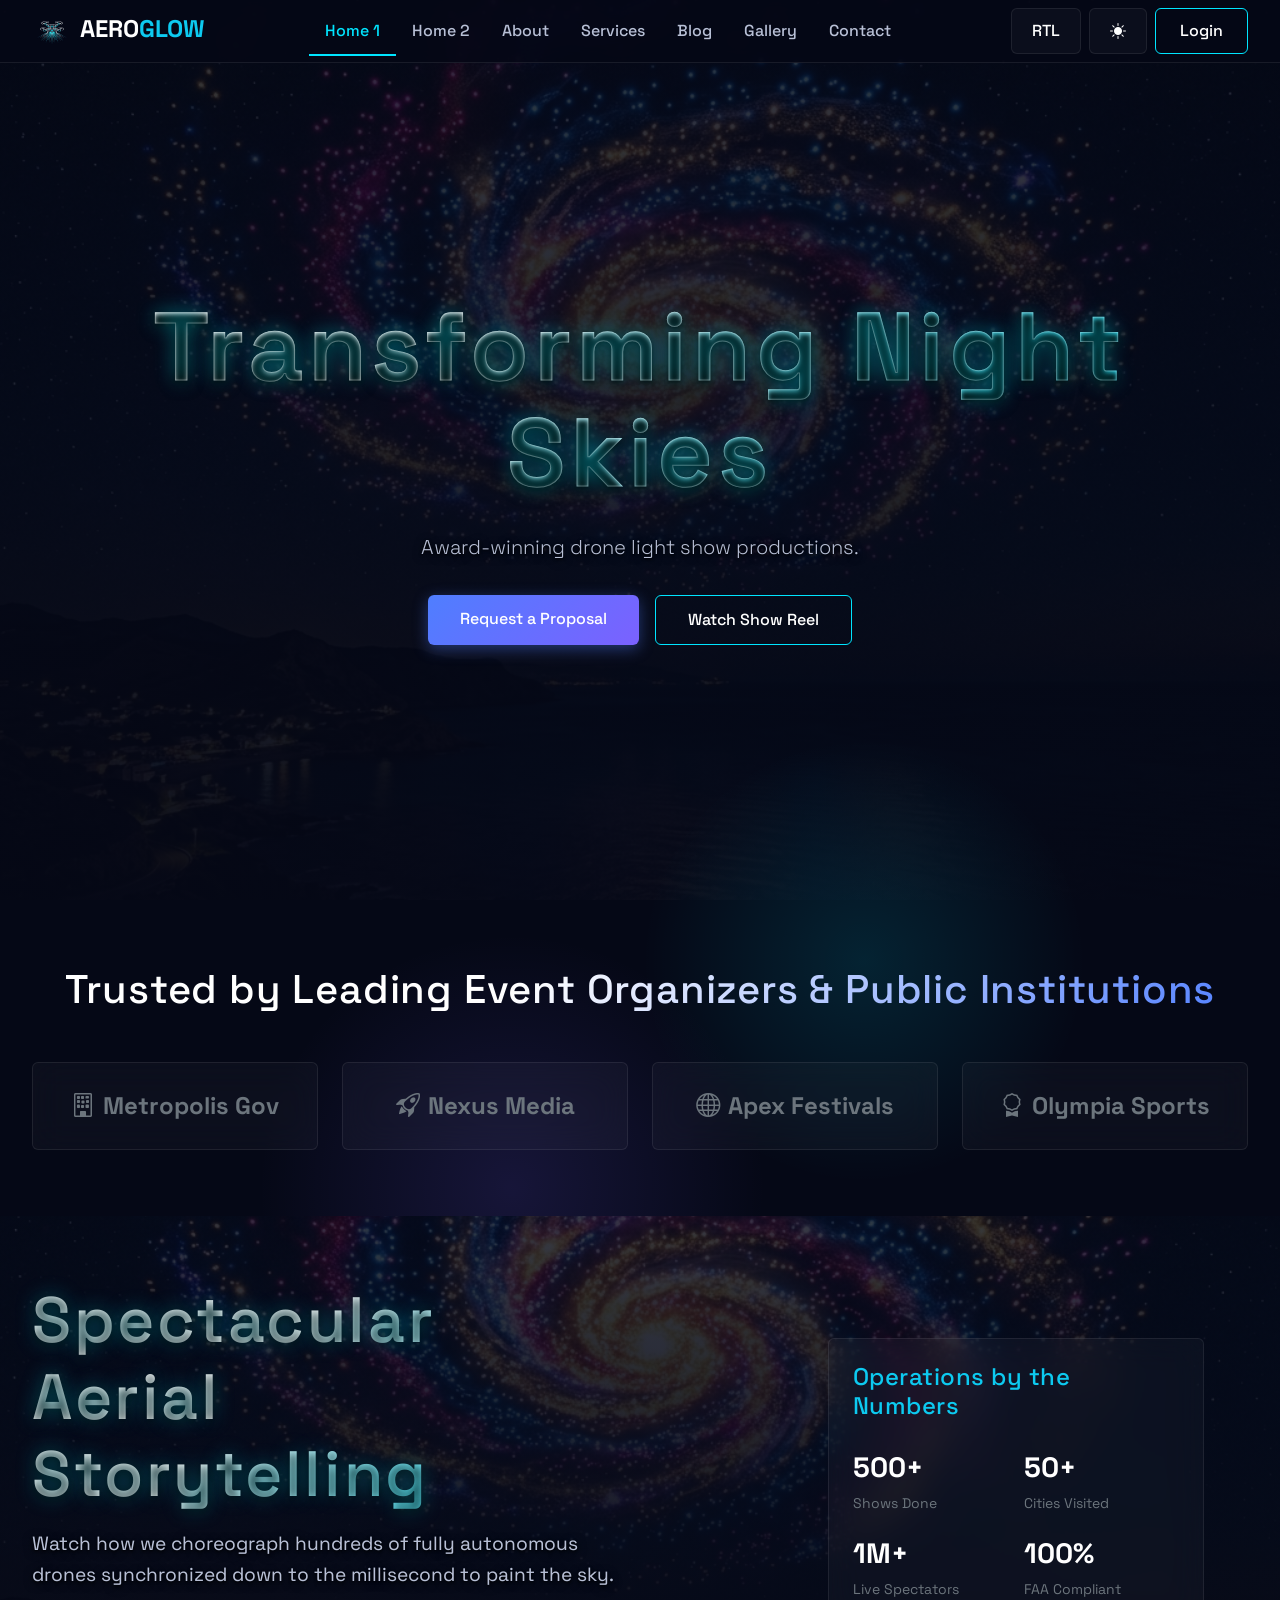
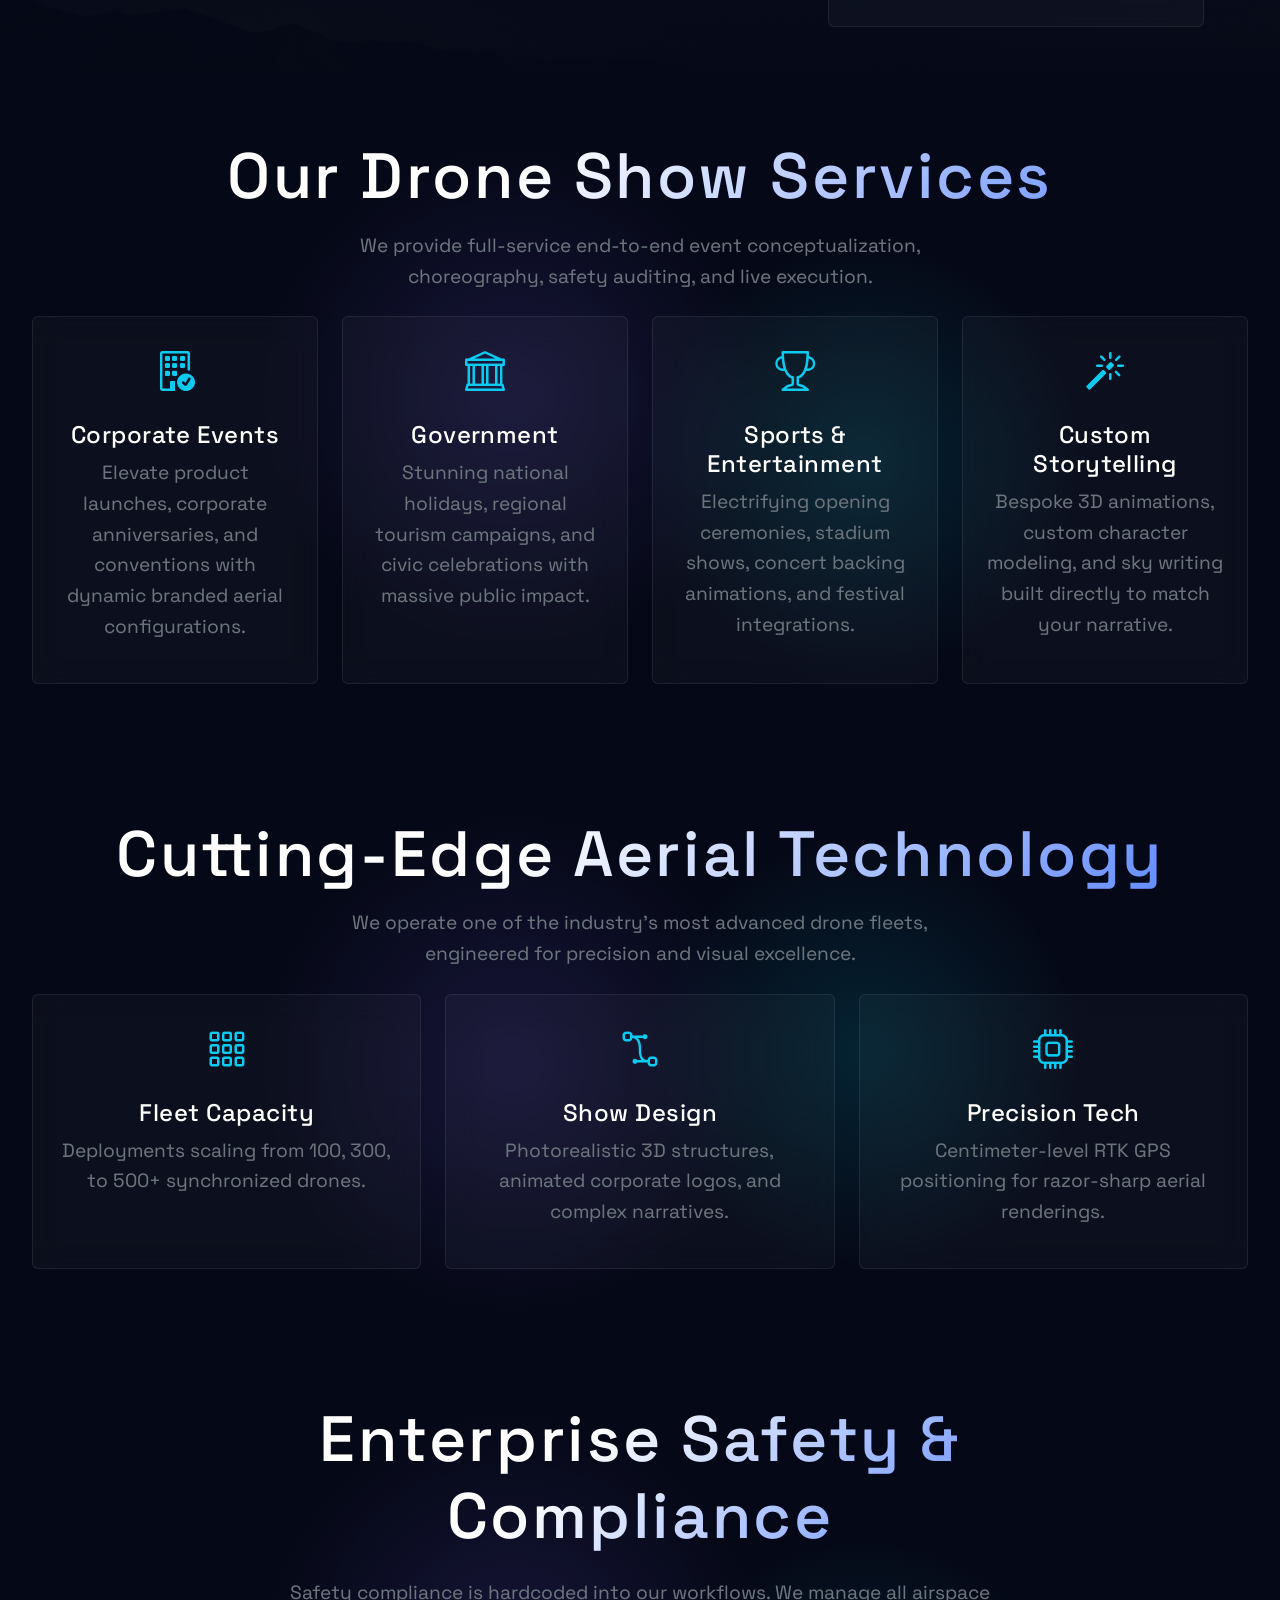
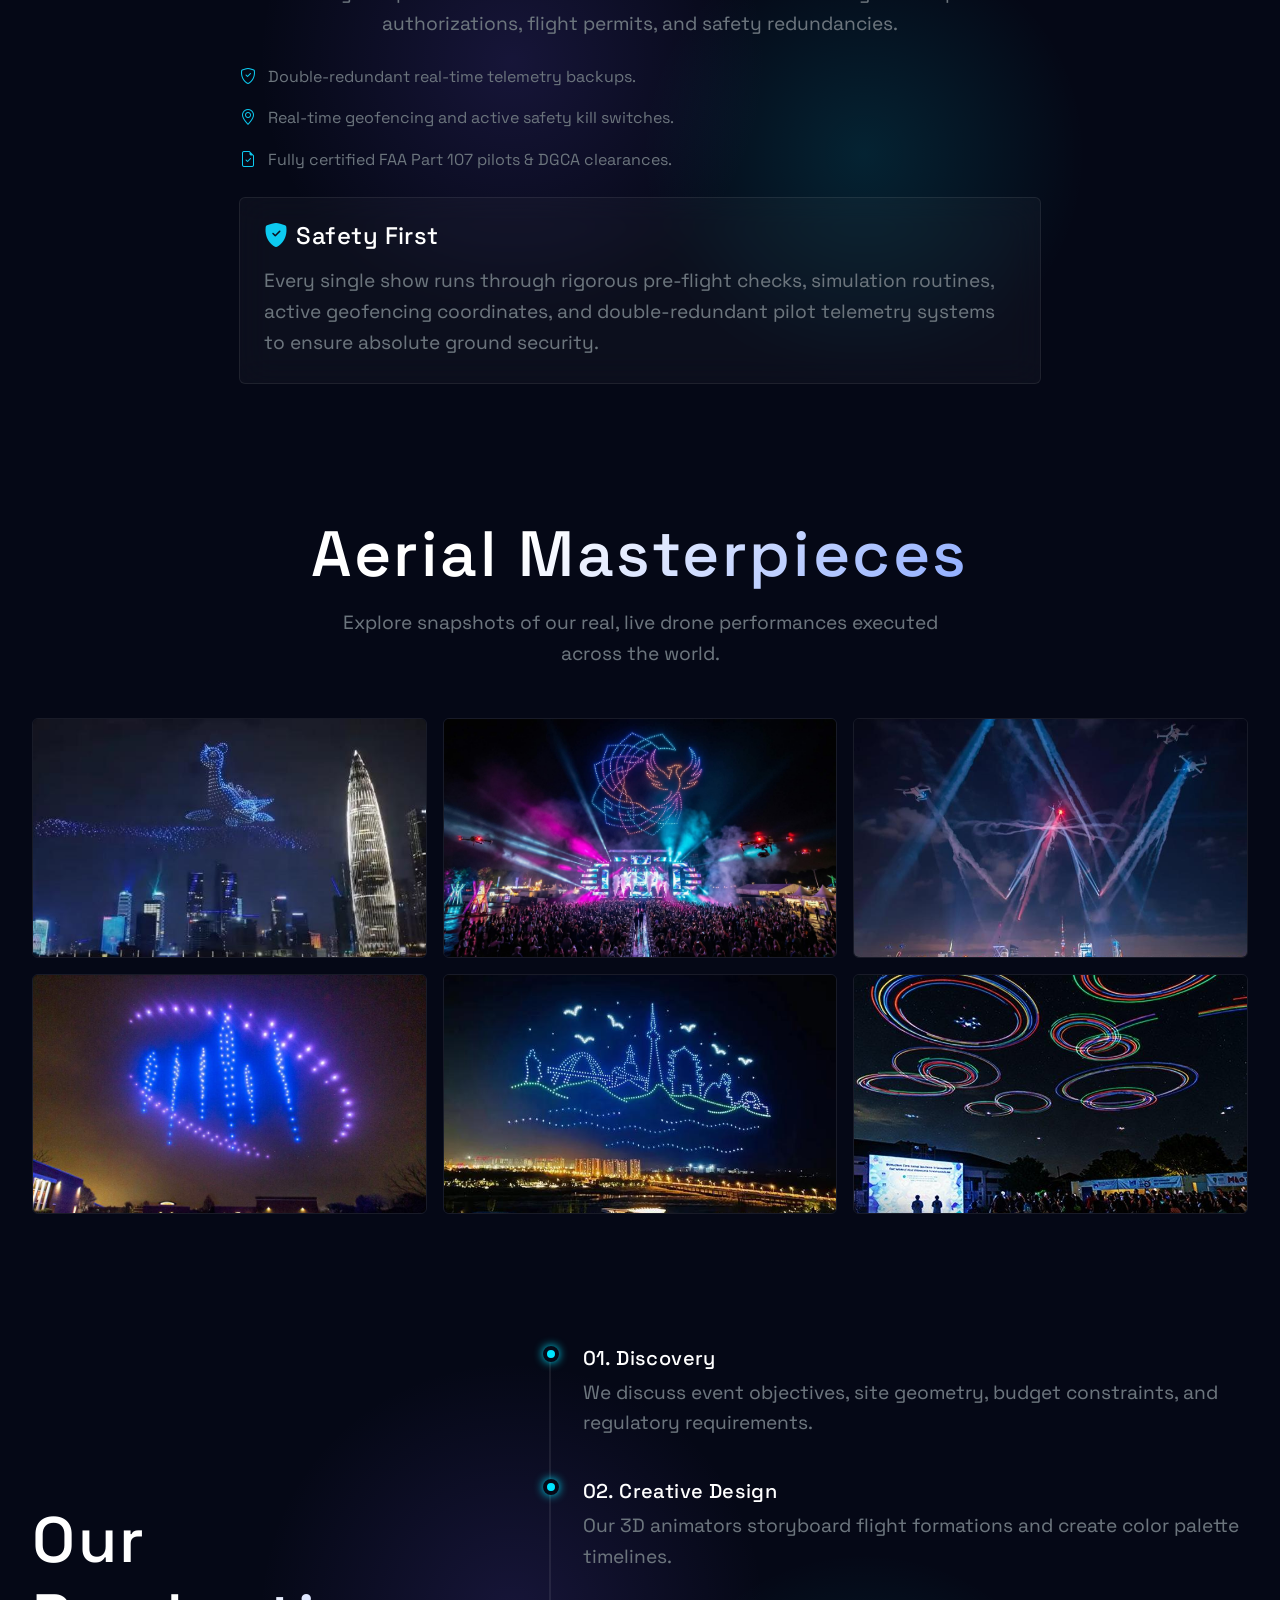
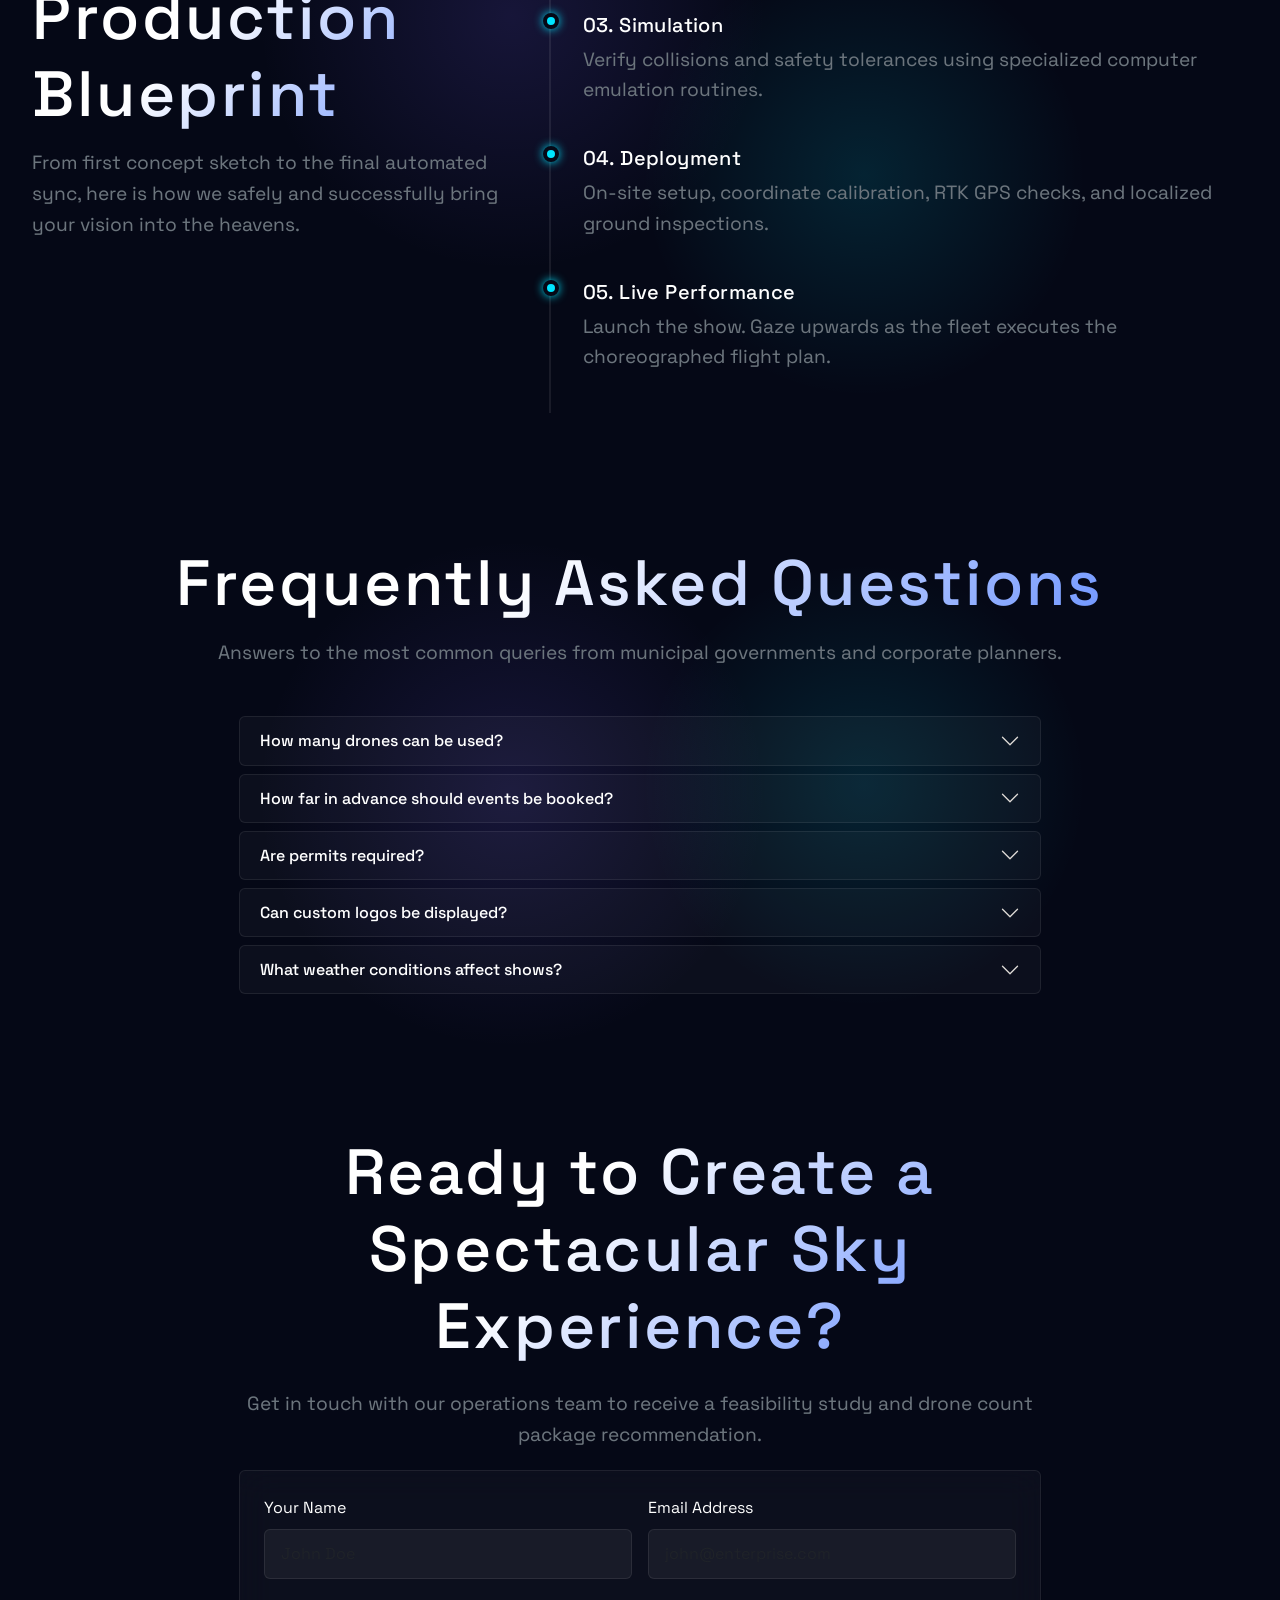
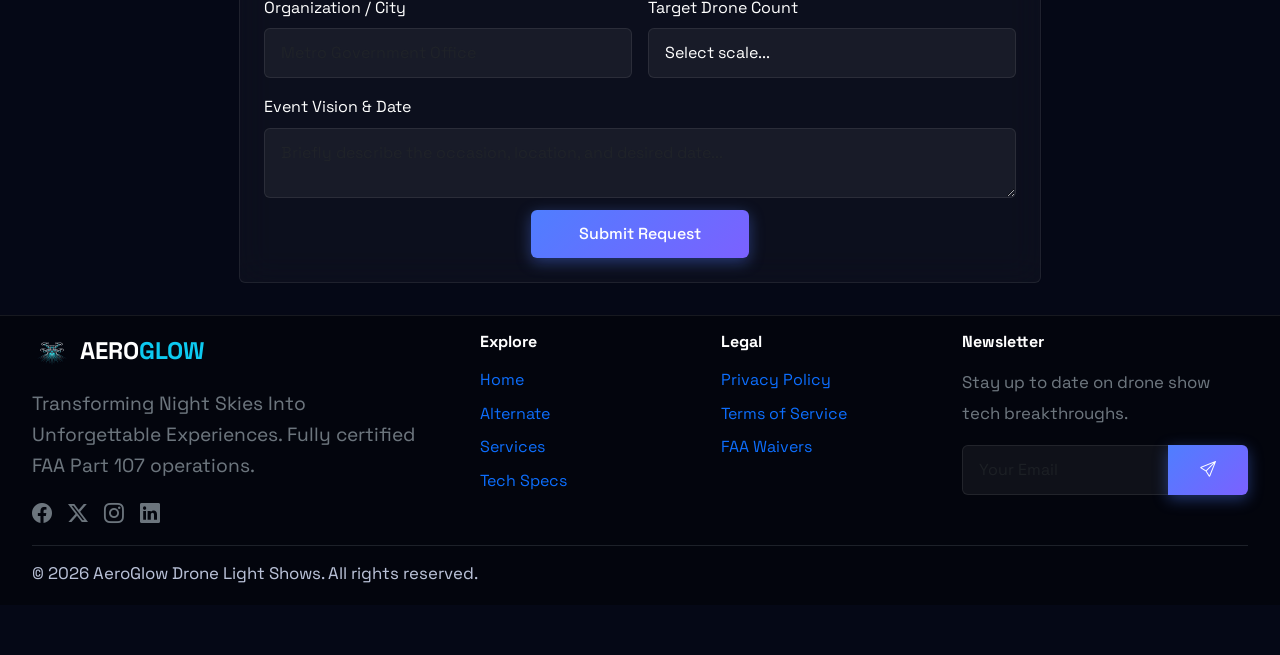
==== index.html @ 401d9807 "90centwebsitecheckedtoo" ====
<!DOCTYPE html>
<html lang="en" dir="ltr">

<head>
  <meta charset="UTF-8">
  <meta name="viewport" content="width=device-width, initial-scale=1.0">
  <title>Drone Light Show Production Company | Sky Art & Aerial Shows</title>
  <meta name="description"
    content="Award-winning drone light show productions for cities, brands, festivals, and sporting events. FAA compliant, safety-first enterprise-grade aerial animations.">
  <link rel="icon" type="image/png" href="assets/images/drone_logo.png">

  <!-- Bootstrap 5 CSS -->
  <link href="https://cdn.jsdelivr.net/npm/bootstrap@5.3.0/dist/css/bootstrap.min.css" rel="stylesheet">
  <link href="https://cdn.jsdelivr.net/npm/bootstrap-icons@1.11.3/font/bootstrap-icons.min.css" rel="stylesheet">

  <!-- Custom Style Sheets -->
  <link rel="stylesheet" href="assets/css/style.css">
  <link rel="stylesheet" href="assets/css/dark-mode.css">
  <link rel="stylesheet" href="assets/css/rtl.css">

  <!-- JSON-LD Structured Data -->
  <script type="application/ld+json">
  {
    "@context": "https://schema.org",
    "@type": "LocalBusiness",
    "name": "AeroGlow Drone Light Shows",
    "description": "Award-winning drone light show productions for cities, brands, festivals, and sporting events.",
    "url": "index.html",
    "telephone": "+1-555-019-2834",
    "priceRange": "$$$",
    "address": {
      "@type": "PostalAddress",
      "streetAddress": "100 Drone Flight Way",
      "addressLocality": "Metro City",
      "addressRegion": "MC",
      "postalCode": "12345",
      "addressCountry": "US"
    }
  }
  </script>
</head>

<body class="dark-theme">

  <!-- Header / Navigation Menu -->
  <header>
    <nav class="navbar navbar-expand-xl navbar-custom fixed-top">
      <div class="container">
        <a class="navbar-brand d-flex align-items-center" href="index.html" id="navLogo">
          <!-- Premium tech logo placeholder -->
          <span class="fs-4 fw-bold text-white"><img src="assets/images/drone_logo.png" alt="AeroGlow Logo"
              class="me-2">AERO<span class="text-info">GLOW</span></span>
        </a>

        <!-- Toggle button for mobile -->
        <button class="navbar-toggler border-0 text-white" type="button" data-bs-toggle="offcanvas"
          data-bs-target="#offcanvasNavbar" aria-controls="offcanvasNavbar" aria-label="Toggle navigation">
          <i class="bi bi-list fs-1"></i>
        </button>

        <div class="offcanvas offcanvas-end bg-dark" tabindex="-1" id="offcanvasNavbar"
          aria-labelledby="offcanvasNavbarLabel">
          <div class="offcanvas-header border-bottom border-secondary">
            <h5 class="offcanvas-title text-white" id="offcanvasNavbarLabel"></h5>
            <button type="button" class="btn-close btn-close-white" data-bs-dismiss="offcanvas"
              aria-label="Close"></button>
          </div>
          <div class="offcanvas-body">
            <ul class="navbar-nav mx-auto mb-2 mb-lg-0 align-items-xl-center">
              <li class="nav-item"><a class="nav-link nav-link-custom active px-3" href="index.html">Home 1</a></li>
              <li class="nav-item"><a class="nav-link nav-link-custom px-3" href="home-2.html">Home 2</a></li>
              <li class="nav-item"><a class="nav-link nav-link-custom px-3" href="about.html">About</a></li>
              <li class="nav-item"><a class="nav-link nav-link-custom px-3" href="services.html">Services</a></li>
              <li class="nav-item"><a class="nav-link nav-link-custom px-3" href="blog.html">Blog</a></li>
              <li class="nav-item"><a class="nav-link nav-link-custom px-3" href="gallery.html">Gallery</a></li>
              <li class="nav-item"><a class="nav-link nav-link-custom px-3" href="contact.html">Contact</a></li>
            </ul>

            <div class="d-flex align-items-center gap-2 flex-wrap">
              <!-- Localization & Theme Toggles -->
              <button class="nav-toggle-btn rtl-toggle" id="rtlBtn" aria-label="Toggle RTL">RTL</button>
              <button class="nav-toggle-btn theme-toggle" id="themeBtn" aria-label="Toggle Theme"></button>

              <!-- Login CTA -->
              <a href="login.html" class="btn btn-secondary-custom py-2 px-3" id="loginNav">Login</a>

            </div>
          </div>
        </div>
      </div>
    </nav>
  </header>

  <!-- Slide index pagination (Version E) -->
  <div class="slide-indicator" id="slideDots"></div>


  <!-- Main Scroll Snapping Wrapper -->
  <main class="snap-container">

    <!-- 1. Hero Section (Full Screen Video Background) -->
    <section class="snap-section video-hero" id="home">
      <div class="video-background-container">
        <!-- High-quality stock footage of night lights / city sky as drone preview -->
        <video class="video-bg" autoplay loop muted playsinline>
          <source
            src="https://player.vimeo.com/external/371433846.sd.mp4?s=236da2f3c02fba7dbe2087d4d0535b1f20259270&profile_id=139&oauth2_token_id=57447761"
            type="video/mp4">
        </video>
        <div class="video-overlay"></div>
      </div>

      <div class="container relative-content text-center py-5">
        <div class="row justify-content-center">
          <div class="col-lg-10">
            <h1 class="mb-4">Transforming Night Skies</h1>
            <p class="lead text-secondary mb-5 mx-auto max-width-700">
              Award-winning drone light show productions.
            </p>
            <div class="d-flex justify-content-center gap-3 flex-wrap">
              <a href="#contact" class="btn btn-primary-custom btn-lg">Request a Proposal</a>
              <a href="#showreel" class="btn btn-secondary-custom btn-lg">Watch Show Reel</a>
            </div>
          </div>
        </div>
      </div>
    </section>

    <!-- 2. Clients / Trust Bar -->
    <section class="snap-section d-flex align-items-center aurora-bg" id="trust">
      <div class="container py-5 text-center">
        <h2 class="h3 mb-5 text-white">Trusted by Leading Event Organizers & Public Institutions</h2>
        <div class="row align-items-center justify-content-center g-4">
          <div class="col-6 col-md-3">
            <div class="glass-card py-3 d-flex justify-content-center align-items-center">
              <span class="fs-4 fw-bold text-secondary opacity-70"><i class="bi bi-building me-2"></i>Metropolis
                Gov</span>
            </div>
          </div>
          <div class="col-6 col-md-3">
            <div class="glass-card py-3 d-flex justify-content-center align-items-center">
              <span class="fs-4 fw-bold text-secondary opacity-70"><i class="bi bi-rocket-takeoff me-2"></i>Nexus
                Media</span>
            </div>
          </div>
          <div class="col-6 col-md-3">
            <div class="glass-card py-3 d-flex justify-content-center align-items-center">
              <span class="fs-4 fw-bold text-secondary opacity-70"><i class="bi bi-globe me-2"></i>Apex Festivals</span>
            </div>
          </div>
          <div class="col-6 col-md-3">
            <div class="glass-card py-3 d-flex justify-content-center align-items-center">
              <span class="fs-4 fw-bold text-secondary opacity-70"><i class="bi bi-award me-2"></i>Olympia Sports</span>
            </div>
          </div>
        </div>
      </div>
    </section>

    <!-- 3. Featured Show Reel & Statistics -->
    <section class="snap-section position-relative" id="showreel">
      <div class="video-background-container">
        <video class="video-bg" autoplay loop muted playsinline>
          <source
            src="https://player.vimeo.com/external/392237070.sd.mp4?s=d7fa2cb89f07f433a7e08f86ecf177c44e99f5a2&profile_id=139&oauth2_token_id=57447761"
            type="video/mp4">
        </video>
        <div class="video-overlay"></div>
      </div>

      <div class="container h-100 d-flex flex-column justify-content-between py-5">
        <div></div>
        <div class="row w-100 justify-content-between align-items-end">
          <div class="col-lg-6 mb-4 mb-lg-0 text-start">
            <h2 class="mb-3 text-white">Spectacular Aerial Storytelling</h2>
            <p class="text-secondary">Watch how we choreograph hundreds of fully autonomous drones synchronized down to
              the millisecond to paint the sky.</p>
          </div>

          <!-- Floating Statistics Card -->
          <div class="col-lg-5 col-xl-4 stats-floating-card">
            <div class="glass-card">
              <h3 class="h4 text-info mb-4">Operations by the Numbers</h3>
              <div class="row g-3">
                <div class="col-6 text-start">
                  <span class="fs-3 fw-bold text-white d-block">500+</span>
                  <small class="text-secondary">Shows Done</small>
                </div>
                <div class="col-6 text-start">
                  <span class="fs-3 fw-bold text-white d-block">50+</span>
                  <small class="text-secondary">Cities Visited</small>
                </div>
                <div class="col-6 text-start">
                  <span class="fs-3 fw-bold text-white d-block">1M+</span>
                  <small class="text-secondary">Live Spectators</small>
                </div>
                <div class="col-6 text-start">
                  <span class="fs-3 fw-bold text-white d-block">100%</span>
                  <small class="text-secondary">FAA Compliant</small>
                </div>
              </div>
            </div>
          </div>
        </div>
      </div>
    </section>

    <!-- 4. Services Section -->
    <section class="snap-section aurora-bg" id="services">
      <div class="container py-5">
        <div class="text-center mb-5">
          <h2 class="mb-3">Our Drone Show Services</h2>
          <p class="text-secondary max-width-600 mx-auto">We provide full-service end-to-end event conceptualization,
            choreography, safety auditing, and live execution.</p>
        </div>

        <div class="row g-4 justify-content-center">
          <div class="col-md-6 col-lg-3">
            <div class="glass-card h-100 text-center d-flex flex-column justify-content-between">
              <div>
                <i class="bi bi-building-check text-info fs-1 d-block mb-3"></i>
                <h3 class="h4 text-white">Corporate Events</h3>
                <p class="text-secondary mt-2">Elevate product launches, corporate anniversaries, and conventions with
                  dynamic branded aerial configurations.</p>
              </div>
            </div>
          </div>
          <div class="col-md-6 col-lg-3">
            <div class="glass-card h-100 text-center d-flex flex-column justify-content-between">
              <div>
                <i class="bi bi-bank text-info fs-1 d-block mb-3"></i>
                <h3 class="h4 text-white">Government</h3>
                <p class="text-secondary mt-2">Stunning national holidays, regional tourism campaigns, and civic
                  celebrations with massive public impact.</p>
              </div>
            </div>
          </div>
          <div class="col-md-6 col-lg-3">
            <div class="glass-card h-100 text-center d-flex flex-column justify-content-between">
              <div>
                <i class="bi bi-trophy text-info fs-1 d-block mb-3"></i>
                <h3 class="h4 text-white">Sports & Entertainment</h3>
                <p class="text-secondary mt-2">Electrifying opening ceremonies, stadium shows, concert backing
                  animations, and festival integrations.</p>
              </div>
            </div>
          </div>
          <div class="col-md-6 col-lg-3">
            <div class="glass-card h-100 text-center d-flex flex-column justify-content-between">
              <div>
                <i class="bi bi-magic text-info fs-1 d-block mb-3"></i>
                <h3 class="h4 text-white">Custom Storytelling</h3>
                <p class="text-secondary mt-2">Bespoke 3D animations, custom character modeling, and sky writing built
                  directly to match your narrative.</p>
              </div>
            </div>
          </div>
        </div>
      </div>
    </section>

    <!-- 5. Technical Capabilities -->
    <section class="snap-section aurora-bg" id="capabilities">
      <div class="container py-5 text-center">
        <h2 class="mb-3">Cutting-Edge Aerial Technology</h2>
        <p class="text-secondary max-width-600 mx-auto mb-5">
          We operate one of the industry's most advanced drone fleets, engineered for precision and visual excellence.
        </p>

        <div class="row g-4 justify-content-center">
          <div class="col-md-6 col-lg-4">
            <div class="glass-card h-100">
              <i class="bi bi-grid-3x3-gap text-info fs-1 d-block mb-3"></i>
              <h3 class="h4 text-white">Fleet Capacity</h3>
              <p class="text-secondary mt-2">Deployments scaling from 100, 300, to 500+ synchronized drones.</p>
            </div>
          </div>
          <div class="col-md-6 col-lg-4">
            <div class="glass-card h-100">
              <i class="bi bi-bezier2 text-info fs-1 d-block mb-3"></i>
              <h3 class="h4 text-white">Show Design</h3>
              <p class="text-secondary mt-2">Photorealistic 3D structures, animated corporate logos, and complex narratives.</p>
            </div>
          </div>
          <div class="col-md-6 col-lg-4">
            <div class="glass-card h-100">
              <i class="bi bi-cpu text-info fs-1 d-block mb-3"></i>
              <h3 class="h4 text-white">Precision Tech</h3>
              <p class="text-secondary mt-2">Centimeter-level RTK GPS positioning for razor-sharp aerial renderings.</p>
            </div>
          </div>
        </div>
      </div>
    </section>

    <!-- 5b. Safety & Compliance -->
    <section class="snap-section aurora-bg" id="safety">
      <div class="container py-5 text-center">
        <div class="max-width-800 mx-auto mb-4">
          <h2 class="mb-4">Enterprise Safety & Compliance</h2>
          <p class="text-secondary mb-4">
            Safety compliance is hardcoded into our workflows. We manage all airspace authorizations, flight permits, and safety redundancies.
          </p>
          <div class="d-block text-start d-inline-block mx-auto mb-4">
            <ul class="list-unstyled d-flex flex-column gap-3 text-secondary">
              <li><i class="bi bi-shield-check text-info me-2"></i> Double-redundant real-time telemetry backups.</li>
              <li><i class="bi bi-geo-alt text-info me-2"></i> Real-time geofencing and active safety kill switches.</li>
              <li><i class="bi bi-file-earmark-check text-info me-2"></i> Fully certified FAA Part 107 pilots & DGCA clearances.</li>
            </ul>
          </div>
        </div>
        
        <div class="row justify-content-center">
          <div class="col-lg-8">
            <div class="glass-card text-start">
              <h3 class="h4 text-white mb-3"><i class="bi bi-shield-fill-check text-info me-2"></i>Safety First</h3>
              <p class="text-secondary mb-0">Every single show runs through rigorous pre-flight checks, simulation routines, active geofencing coordinates, and double-redundant pilot telemetry systems to ensure absolute ground security.</p>
            </div>
          </div>
        </div>
      </div>
    </section>

    <!-- 6. Drone Gallery Section -->
    <section class="snap-section" id="gallery">
      <div class="container py-5">
        <div class="text-center mb-5">
          <h2 class="mb-3">Aerial Masterpieces</h2>
          <p class="text-secondary max-width-600 mx-auto">Explore snapshots of our real, live drone performances
            executed across the world.</p>
        </div>

        <!-- Gallery Masonry with User-Provided Images -->
        <div class="gallery-masonry">
          <div class="gallery-item">
            <img
              src="assets/images/gallery_1.jpg"
              alt="Drone formation design sample">
            <div class="gallery-item-overlay">
              <span class="fw-bold text-white d-block">Logos in the Sky</span>
              <small class="text-secondary">Brand animations</small>
            </div>
          </div>
          <div class="gallery-item">
            <img
              src="assets/images/gallery_2.jpg"
              alt="Holiday drone celebration lights">
            <div class="gallery-item-overlay">
              <span class="fw-bold text-white d-block">National Day Event</span>
              <small class="text-secondary">Government celebration</small>
            </div>
          </div>
          <div class="gallery-item">
            <img
              src="assets/images/gallery_3.jpg"
              alt="Stadium drone show opening">
            <div class="gallery-item-overlay">
              <span class="fw-bold text-white d-block">Stadium Opening Ceremony</span>
              <small class="text-secondary">Sports show</small>
            </div>
          </div>
          <div class="gallery-item">
            <img
              src="assets/images/gallery_4.jpg"
              alt="City festival show display">
            <div class="gallery-item-overlay">
              <span class="fw-bold text-white d-block">City Lights Festival</span>
              <small class="text-secondary">Public celebration</small>
            </div>
          </div>
          <div class="gallery-item">
            <img
              src="assets/images/gallery_5.jpg"
              alt="Bespoke shapes layout">
            <div class="gallery-item-overlay">
              <span class="fw-bold text-white d-block">Bespoke Storytelling</span>
              <small class="text-secondary">Custom shapes</small>
            </div>
          </div>
          <div class="gallery-item">
            <img
              src="assets/images/gallery_6.jpg"
              alt="Spectacular lighting coordinates">
            <div class="gallery-item-overlay">
              <span class="fw-bold text-white d-block">Precision Coordinates</span>
              <small class="text-secondary">Multi-colored sync</small>
            </div>
          </div>
        </div>
      </div>
    </section>

    <!-- 7. How It Works -->
    <section class="snap-section aurora-bg" id="how-it-works">
      <div class="container py-5 text-start">
        <div class="row align-items-center">
          <div class="col-lg-5 mb-5 mb-lg-0">
            <h2 class="mb-3">Our Production Blueprint</h2>
            <p class="text-secondary">From first concept sketch to the final automated sync, here is how we safely and
              successfully bring your vision into the heavens.</p>
          </div>
          <div class="col-lg-7">
            <div class="timeline-container">
              <div class="timeline-item">
                <h3 class="h5 text-white">01. Discovery</h3>
                <p class="text-secondary">We discuss event objectives, site geometry, budget constraints, and regulatory
                  requirements.</p>
              </div>
              <div class="timeline-item">
                <h3 class="h5 text-white">02. Creative Design</h3>
                <p class="text-secondary">Our 3D animators storyboard flight formations and create color palette
                  timelines.</p>
              </div>
              <div class="timeline-item">
                <h3 class="h5 text-white">03. Simulation</h3>
                <p class="text-secondary">Verify collisions and safety tolerances using specialized computer emulation
                  routines.</p>
              </div>
              <div class="timeline-item">
                <h3 class="h5 text-white">04. Deployment</h3>
                <p class="text-secondary">On-site setup, coordinate calibration, RTK GPS checks, and localized ground
                  inspections.</p>
              </div>
              <div class="timeline-item">
                <h3 class="h5 text-white">05. Live Performance</h3>
                <p class="text-secondary">Launch the show. Gaze upwards as the fleet executes the choreographed flight
                  plan.</p>
              </div>
            </div>
          </div>
        </div>
      </div>
    </section>

    <!-- 8. FAQ Section -->
    <section class="snap-section aurora-bg" id="faq">
      <div class="container py-5">
        <div class="text-center mb-5">
          <h2 class="mb-3">Frequently Asked Questions</h2>
          <p class="text-secondary">Answers to the most common queries from municipal governments and corporate
            planners.</p>
        </div>

        <div class="row justify-content-center">
          <div class="col-lg-8">
            <div class="accordion accordion-custom" id="faqAccordion">
              <div class="accordion-item">
                <h2 class="accordion-header" id="headingOne">
                  <button class="accordion-button collapsed" type="button" data-bs-toggle="collapse" data-bs-target="#collapseOne"
                    aria-expanded="false" aria-controls="collapseOne">
                    How many drones can be used?
                  </button>
                </h2>
                <div id="collapseOne" class="accordion-collapse collapse" aria-labelledby="headingOne"
                  data-bs-parent="#faqAccordion">
                  <div class="accordion-body">
                    We support scales from 100 drones (simple text and symbols) to 300, 500, or even 1000+ drones for
                    dense 3D graphic animations and national events.
                  </div>
                </div>
              </div>
              <div class="accordion-item">
                <h2 class="accordion-header" id="headingTwo">
                  <button class="accordion-button collapsed" type="button" data-bs-toggle="collapse"
                    data-bs-target="#collapseTwo" aria-expanded="false" aria-controls="collapseTwo">
                    How far in advance should events be booked?
                  </button>
                </h2>
                <div id="collapseTwo" class="accordion-collapse collapse" aria-labelledby="headingTwo"
                  data-bs-parent="#faqAccordion">
                  <div class="accordion-body">
                    We recommend 6 to 12 weeks. This gives enough time to design customized storyboards, get FAA/local
                    aviation approvals, and complete pilot assignments.
                  </div>
                </div>
              </div>
              <div class="accordion-item">
                <h2 class="accordion-header" id="headingThree">
                  <button class="accordion-button collapsed" type="button" data-bs-toggle="collapse"
                    data-bs-target="#collapseThree" aria-expanded="false" aria-controls="collapseThree">
                    Are permits required?
                  </button>
                </h2>
                <div id="collapseThree" class="accordion-collapse collapse" aria-labelledby="headingThree"
                  data-bs-parent="#faqAccordion">
                  <div class="accordion-body">
                    Yes. We handle all airspace authorizations, municipal fire marshal permits, and FAA waivers directly
                    so you do not have to worry about red tape.
                  </div>
                </div>
              </div>
              <div class="accordion-item">
                <h2 class="accordion-header" id="headingFour">
                  <button class="accordion-button collapsed" type="button" data-bs-toggle="collapse"
                    data-bs-target="#collapseFour" aria-expanded="false" aria-controls="collapseFour">
                    Can custom logos be displayed?
                  </button>
                </h2>
                <div id="collapseFour" class="accordion-collapse collapse" aria-labelledby="headingFour"
                  data-bs-parent="#faqAccordion">
                  <div class="accordion-body">
                    Absolutely. We render logos, tagline animations, and custom corporate messaging optimized for flight
                    visibility from multiple viewing angles.
                  </div>
                </div>
              </div>
              <div class="accordion-item">
                <h2 class="accordion-header" id="headingFive">
                  <button class="accordion-button collapsed" type="button" data-bs-toggle="collapse"
                    data-bs-target="#collapseFive" aria-expanded="false" aria-controls="collapseFive">
                    What weather conditions affect shows?
                  </button>
                </h2>
                <div id="collapseFive" class="accordion-collapse collapse" aria-labelledby="headingFive"
                  data-bs-parent="#faqAccordion">
                  <div class="accordion-body">
                    Shows cannot fly in heavy rain or when wind speeds exceed 25 mph. In case of bad weather, we
                    coordinate backup schedules to execute the flight.
                  </div>
                </div>
              </div>
            </div>
          </div>
        </div>
      </div>
    </section>

    <!-- 9. Final CTA & Contact Request Section -->
    <section class="snap-section" id="contact">
      <div class="container py-5 text-center">
        <div class="row justify-content-center">
          <div class="col-lg-8">
            <h2 class="mb-4">Ready to Create a Spectacular Sky Experience?</h2>
            <p class="text-secondary mb-5">Get in touch with our operations team to receive a feasibility study and
              drone count package recommendation.</p>

            <div class="glass-card text-start p-4 p-md-5">
              <form class="needs-validation-custom" novalidate id="proposalForm">
                <div class="row g-3">
                  <div class="col-md-6">
                    <label for="clientName" class="form-label text-white">Your Name</label>
                    <input type="text" class="form-control form-control-custom" id="clientName" required
                      placeholder="John Doe">
                  </div>
                  <div class="col-md-6">
                    <label for="clientEmail" class="form-label text-white">Email Address</label>
                    <input type="email" class="form-control form-control-custom" id="clientEmail" required
                      placeholder="john@enterprise.com">
                  </div>
                  <div class="col-md-6">
                    <label for="clientOrg" class="form-label text-white">Organization / City</label>
                    <input type="text" class="form-control form-control-custom" id="clientOrg" required
                      placeholder="Metro Government Office">
                  </div>
                  <div class="col-md-6">
                    <label for="droneEstimate" class="form-label text-white">Target Drone Count</label>
                    <select class="form-select form-control-custom" id="droneEstimate" required>
                      <option value="" disabled selected>Select scale...</option>
                      <option value="100">100 Drones (Logo / Text)</option>
                      <option value="300">300 Drones (Medium Formations)</option>
                      <option value="500">500+ Drones (Premium 3D Shapes)</option>
                    </select>
                  </div>
                  <div class="col-12">
                    <label for="eventDetails" class="form-label text-white">Event Vision & Date</label>
                    <textarea class="form-control form-control-custom" id="eventDetails" rows="4" required
                      placeholder="Briefly describe the occasion, location, and desired date..."></textarea>
                  </div>
                  <div class="col-12 text-center mt-4">
                    <button type="submit" class="btn btn-primary-custom px-5">Submit Request</button>
                  </div>
                </div>
              </form>
            </div>
          </div>
        </div>
      </div>

      <!-- Footer embedded inside last snapped section for neatness -->
      <footer class="py-5 mt-5">
        <div class="container">
          <div class="row g-4 justify-content-between text-start">
            <div class="col-md-4">
              <span class="fs-4 fw-bold text-white"><img src="assets/images/drone_logo.png" alt="AeroGlow Logo"
                  class="me-2 footer-logo-img">AERO<span class="text-info">GLOW</span></span>
              <p class="text-secondary mt-3">Transforming Night Skies Into Unforgettable Experiences. Fully certified FAA Part 107 operations.</p>
              <div class="d-flex gap-3 fs-5 mt-3">
                <a href="#" class="text-secondary"><i class="bi bi-facebook"></i></a>
                <a href="#" class="text-secondary"><i class="bi bi-twitter-x"></i></a>
                <a href="#" class="text-secondary"><i class="bi bi-instagram"></i></a>
                <a href="#" class="text-secondary"><i class="bi bi-linkedin"></i></a>
              </div>
            </div>
            <div class="col-6 col-md-2">
              <h4 class="h6 text-white fw-bold">Explore</h4>
              <ul class="list-unstyled text-secondary mt-3 d-flex flex-column gap-2">
                <li><a href="index.html" class="text-decoration-none">Home</a></li>
                <li><a href="home-2.html" class="text-decoration-none">Alternate</a></li>
                <li><a href="#services" class="text-decoration-none">Services</a></li>
                <li><a href="#capabilities" class="text-decoration-none">Tech Specs</a></li>
              </ul>
            </div>
            <div class="col-6 col-md-2">
              <h4 class="h6 text-white fw-bold">Legal</h4>
              <ul class="list-unstyled text-secondary mt-3 d-flex flex-column gap-2">
                <li><a href="#" class="text-decoration-none">Privacy Policy</a></li>
                <li><a href="#" class="text-decoration-none">Terms of Service</a></li>
                <li><a href="#" class="text-decoration-none">FAA Waivers</a></li>
              </ul>
            </div>
            <div class="col-md-3">
              <h4 class="h6 text-white fw-bold">Newsletter</h4>
              <p class="text-secondary mt-3"><small>Stay up to date on drone show tech breakthroughs.</small></p>
              <div class="input-group mt-2">
                <input type="email" class="form-control form-control-custom" placeholder="Your Email"
                  aria-label="Your Email">
                <button class="btn btn-primary-custom" type="button"><i class="bi bi-send"></i></button>
              </div>
            </div>
          </div>

          <hr class="border-secondary mt-5 mb-4">

          <div class="d-flex flex-wrap justify-content-between align-items-center text-secondary">
            <p class="mb-0"><small>&copy; 2026 AeroGlow Drone Light Shows. All rights reserved.</small></p>
          </div>
        </div>
      </footer>
    </section>

  </main>

  <!-- Back to Top Button -->
  <button id="backToTopBtn" class="back-to-top" title="Go to top">
    <i class="bi bi-arrow-up"></i>
  </button>

  <!-- Bootstrap 5 Bundle JS (Contains Popper) -->
  <script src="https://cdn.jsdelivr.net/npm/bootstrap@5.3.0/dist/js/bootstrap.bundle.min.js"></script>
  <!-- Custom JS Application Logic -->
  <script src="assets/js/main.js"></script>
</body>

</html>
---- assets/css/style.css ----
@import url('https://fonts.googleapis.com/css2?family=Space+Grotesk:wght@400;500;700&display=swap');

:root {
  --bg-primary: #050816;
  --bg-secondary: #0d1023;
  --accent-primary: #4f7eff;
  --accent-secondary: #00e5ff;
  --accent-tertiary: #7b61ff;
  --text-primary: #ffffff;
  --text-secondary: #b8c0d6;
  --glass-bg: rgba(255, 255, 255, 0.03);
  --glass-border: rgba(255, 255, 255, 0.08);
  --font-global: 'Space Grotesk', sans-serif;
  --transition-smooth: all 0.3s cubic-bezier(0.25, 0.8, 0.25, 1);
  --border-radius-custom: 6px;
}

/* Global Reset & Base Styles */
html {
  scroll-behavior: smooth;
}

* {
  box-sizing: border-box;
  margin: 0;
  padding: 0;
}

body {
  font-family: var(--font-global);
  background-color: var(--bg-primary);
  color: var(--text-primary);
  overflow-x: hidden;
  font-size: 1rem;
  font-weight: 400;
  line-height: 1.6;
  transition: var(--transition-smooth);
}

/* Natural Scrolling Experience (Scroll Snap Disabled) */
.snap-container {
  position: relative;
  width: 100%;
}

.snap-section {
  position: relative;
  padding: 50px 0;
  /* Reduced section padding */
  box-sizing: border-box;
}

.snap-section>.container {
  padding-top: 1rem !important;
  padding-bottom: 1rem !important;
}

/* Typography (Strict Size Constraints from Rules.md) */
h1,
.h1 {
  font-size: clamp(2.2rem, 8vw, 6rem);
  font-weight: 580;
  letter-spacing: 0.05em;
  line-height: 1.1;
  background: linear-gradient(135deg, #ffffff 30%, var(--accent-secondary) 100%);
  -webkit-background-clip: text;
  background-clip: text;
  -webkit-text-fill-color: transparent;
}

h2,
.h2 {
  font-size: clamp(1.8rem, 6vw, 4.0rem);
  font-weight: 540;
  letter-spacing: 0.04em;
  background: linear-gradient(135deg, #ffffff 40%, var(--accent-primary) 100%);
  -webkit-background-clip: text;
  background-clip: text;
  -webkit-text-fill-color: transparent;
}

h3,
.h3 {
  font-size: clamp(1.3rem, 4vw, 2.5rem);
  font-weight: 520;
  letter-spacing: 0.02em;
}

p,
.body-text {
  font-size: clamp(0.9rem, 2vw, 1.2rem);
  font-weight: 420;
  color: var(--text-secondary);
}

/* Navigation Menu */
.navbar-custom {
  background: rgba(5, 8, 22, 0.85);
  backdrop-filter: blur(12px);
  border-bottom: 1px solid var(--glass-border);
  transition: var(--transition-smooth);
  z-index: 1050;
}

.navbar-custom .navbar-toggler {
  color: var(--text-primary) !important;
}

@media (max-width: 1199.98px) {
  .navbar-custom {
    background: var(--bg-primary) !important;
    min-height: 70px;
    display: flex;
    align-items: center;
  }
  .navbar-custom .offcanvas,
  .offcanvas {
    background-color: var(--bg-secondary) !important;
    border-left: 1px solid var(--glass-border) !important;
    height: 100vh !important;
  }
  .offcanvas-body .navbar-nav {
    margin-bottom: 2.5rem !important;
  }
  .offcanvas-body .navbar-nav .nav-item {
    margin-bottom: 1rem;
  }
  .offcanvas-body .navbar-nav .nav-item:last-child {
    margin-bottom: 0;
  }
}

.navbar-brand img,
.footer-logo-img {
  max-height: 40px;
  border-radius: 4px;
  transition: var(--transition-smooth);
}

.navbar-brand:hover img,
.footer-logo-img:hover {
  transform: scale(1.08);
  box-shadow: 0 0 10px rgba(0, 229, 255, 0.4);
}

.navbar-brand {
  padding: 0 !important;
  margin: 0 !important;
}

.navbar-custom .nav-link-custom,
.offcanvas .nav-link-custom {
  color: var(--text-secondary) !important;
  font-weight: 500;
  transition: var(--transition-smooth);
  position: relative;
}

.navbar-custom .nav-link-custom:hover,
.navbar-custom .nav-link-custom.active,
.offcanvas .nav-link-custom:hover,
.offcanvas .nav-link-custom.active {
  color: var(--accent-secondary) !important;
}

.navbar-custom .nav-link-custom::after,
.offcanvas .nav-link-custom::after {
  content: '';
  position: absolute;
  bottom: -4px;
  left: 0;
  width: 0;
  height: 2px;
  background-color: var(--accent-secondary);
  transition: var(--transition-smooth);
}

.navbar-custom .nav-link-custom:hover::after,
.navbar-custom .nav-link-custom.active::after,
.offcanvas .nav-link-custom:hover::after,
.offcanvas .nav-link-custom.active::after {
  width: 100%;
}

/* Buttons (Strict weight & styling) */
.btn-primary-custom {
  font-size: 1rem;
  font-weight: 510;
  padding: 0.75rem 2rem;
  border-radius: var(--border-radius-custom);
  background: linear-gradient(135deg, var(--accent-primary) 0%, var(--accent-tertiary) 100%);
  color: #fff;
  border: none;
  transition: var(--transition-smooth);
  box-shadow: 0 4px 15px rgba(79, 126, 255, 0.4);
}

.btn-primary-custom:hover {
  transform: translateY(-2px);
  box-shadow: 0 6px 20px rgba(79, 126, 255, 0.6);
  color: #fff;
}

.btn-secondary-custom {
  font-size: 1rem;
  font-weight: 510;
  padding: 0.75rem 2rem;
  border-radius: var(--border-radius-custom);
  background: transparent;
  color: #fff;
  border: 1px solid var(--accent-secondary);
  transition: var(--transition-smooth);
}

.btn-secondary-custom:hover {
  background: rgba(0, 229, 255, 0.1);
  transform: translateY(-2px);
  color: #fff;
}


/* Slide Indicator pagination (Disabled) */
.slide-indicator {
  display: none !important;
}

/* Glassmorphism Cards */
.glass-card {
  background: var(--glass-bg);
  border: 1px solid var(--glass-border);
  backdrop-filter: blur(16px);
  border-radius: var(--border-radius-custom);
  padding: 2.5rem;
  transition: var(--transition-smooth);
}

.glass-card:hover {
  transform: translateY(-5px);
  border-color: rgba(0, 229, 255, 0.3);
  box-shadow: 0 10px 30px rgba(0, 0, 0, 0.5);
}

/* Cinematic Video Hero (Version E) */
.video-background-container {
  position: absolute;
  top: 0;
  left: 0;
  width: 100%;
  height: 100%;
  overflow: hidden;
  z-index: -1;
  background: url('../images/hero_home1.png') no-repeat center center;
  background-size: cover;
}

.video-bg {
  width: 100%;
  height: 100%;
  object-fit: cover;
}

.video-overlay {
  position: absolute;
  top: 0;
  left: 0;
  width: 100%;
  height: 100%;
  background: linear-gradient(180deg, rgba(5, 8, 22, 0.8) 0%, rgba(5, 8, 22, 0.96) 100%);
}

/* Trust Bar / Clients */
.trust-bar {
  background: var(--bg-secondary);
  border-top: 1px solid var(--glass-border);
  border-bottom: 1px solid var(--glass-border);
}

.client-logo {
  filter: grayscale(1) brightness(0.8);
  opacity: 0.6;
  transition: var(--transition-smooth);
  max-height: 40px;
  object-fit: contain;
}

.client-logo:hover {
  filter: grayscale(0) brightness(1);
  opacity: 1;
}

/* Floating Statistics Card */
@media (min-width: 992px) {
  .stats-floating-card {
    position: absolute;
    bottom: 10%;
    right: 5%;
    max-width: 400px;
  }
}
@media (max-width: 991.98px) {
  .stats-floating-card {
    position: relative;
    right: auto;
    bottom: auto;
    margin-top: 2.5rem;
    max-width: 100%;
  }
}

/* Gallery Grid Layout (2 rows, 3 columns on tablet/desktop) */
.gallery-masonry {
  display: grid;
  grid-template-columns: repeat(1, 1fr);
  grid-auto-rows: 240px;
  gap: 1.5rem;
}

@media (min-width: 768px) {
  .gallery-masonry {
    grid-template-columns: repeat(3, 1fr);
  }
}

.gallery-item {
  position: relative;
  overflow: hidden;
  border-radius: var(--border-radius-custom);
  border: 1px solid var(--glass-border);
  transition: opacity 0.3s ease, transform 0.3s ease, var(--transition-smooth);
}

.gallery-item.hidden {
  display: none !important;
}

.gallery-item img {
  width: 100%;
  height: 100%;
  object-fit: cover;
  transition: var(--transition-smooth);
}

.gallery-item:hover img {
  transform: scale(1.08);
}

.gallery-item-overlay {
  position: absolute;
  bottom: 0;
  left: 0;
  width: 100%;
  padding: 1.5rem;
  background: linear-gradient(0deg, rgba(5, 8, 22, 0.95) 0%, rgba(5, 8, 22, 0.4) 100%);
  opacity: 0;
  transition: var(--transition-smooth);
}

.gallery-item-overlay small {
  color: var(--accent-secondary) !important;
  font-weight: 600 !important;
  font-size: 0.85rem;
  letter-spacing: 0.05em;
}

.gallery-item:hover .gallery-item-overlay {
  opacity: 1;
}

/* Timeline Layout (How It Works) */
.timeline-container {
  position: relative;
  padding-left: 2rem;
  border-left: 2px solid var(--glass-border);
}

.timeline-item {
  position: relative;
  padding-bottom: 3rem;
}

.timeline-item::before {
  content: '';
  position: absolute;
  left: -2.5rem;
  top: 0;
  width: 16px;
  height: 16px;
  border-radius: 50%;
  background: var(--accent-secondary);
  border: 4px solid var(--bg-primary);
  box-shadow: 0 0 10px var(--accent-secondary);
}

/* Animated Aurora Backgrounds */
.aurora-bg {
  position: relative;
}

.aurora-bg::before {
  content: '';
  position: absolute;
  top: 10%;
  left: 20%;
  width: 40vw;
  height: 40vw;
  background: radial-gradient(circle, rgba(123, 97, 255, 0.15) 0%, transparent 70%);
  z-index: -1;
  pointer-events: none;
}

.aurora-bg::after {
  content: '';
  position: absolute;
  bottom: 10%;
  right: 15%;
  width: 35vw;
  height: 35vw;
  background: radial-gradient(circle, rgba(0, 229, 255, 0.12) 0%, transparent 70%);
  z-index: -1;
  pointer-events: none;
}

/* Custom Accordion for Dark Theme FAQs */
.accordion-custom .accordion-item {
  background: var(--glass-bg);
  border: 1px solid var(--glass-border);
  margin-bottom: 1rem;
  border-radius: var(--border-radius-custom);
  overflow: hidden;
}

.accordion-custom .accordion-button {
  background: transparent !important;
  color: var(--text-primary) !important;
  -webkit-text-fill-color: var(--text-primary) !important;
  font-weight: 520;
  box-shadow: none !important;
  padding: 1.25rem 1.5rem;
}

.accordion-custom .accordion-button:not(.collapsed) {
  color: var(--accent-secondary) !important;
  -webkit-text-fill-color: var(--accent-secondary) !important;
  background: rgba(255, 255, 255, 0.01) !important;
}

.accordion-custom .accordion-button::after {
  filter: invert(1) !important;
}

.accordion-custom .accordion-body {
  color: var(--text-secondary);
  padding: 1.25rem 1.5rem;
}

/* Back to Top Button */
.back-to-top {
  position: fixed;
  bottom: 5.5rem;
  right: 2rem;
  z-index: 1000;
  opacity: 0;
  visibility: hidden;
  background: var(--glass-bg);
  border: 1px solid var(--glass-border);
  color: var(--accent-secondary);
  width: 46px;
  height: 46px;
  border-radius: 50%;
  backdrop-filter: blur(8px);
  cursor: pointer;
  transition: opacity 0.3s ease, visibility 0.3s ease, transform 0.3s ease, background-color 0.3s ease, border-color 0.3s ease, box-shadow 0.3s ease;
  box-shadow: 0 4px 15px rgba(0, 0, 0, 0.3);
  display: flex;
  align-items: center;
  justify-content: center;
}

.back-to-top.show {
  opacity: 1;
  visibility: visible;
}

.back-to-top:hover {
  transform: scale(1.1) translateY(-3px);
  background: rgba(0, 229, 255, 0.15);
  border-color: var(--accent-secondary);
  color: #fff;
  box-shadow: 0 0 20px rgba(0, 229, 255, 0.5);
}

/* Footer elements formatting */
footer {
  border-top: 1px solid var(--glass-border);
  background: #03050d;
}

/* Form validation styles styling */
.form-control-custom {
  background: rgba(255, 255, 255, 0.05);
  border: 1px solid var(--glass-border);
  color: #fff !important;
  border-radius: var(--border-radius-custom);
  padding: 0.75rem 1rem;
  transition: var(--transition-smooth);
}

.form-control-custom:focus {
  background: rgba(255, 255, 255, 0.08);
  border-color: var(--accent-secondary);
  box-shadow: 0 0 10px rgba(0, 229, 255, 0.2);
}

/* Custom Navigation Toggle Buttons (Same height as CTAs) */
.nav-toggle-btn {
  font-size: 1rem;
  font-weight: 510;
  padding: 0.75rem 1.25rem;
  border-radius: var(--border-radius-custom);
  border: 1px solid var(--glass-border);
  background: var(--glass-bg);
  color: var(--text-primary) !important;
  display: inline-flex;
  align-items: center;
  justify-content: center;
  transition: var(--transition-smooth);
  cursor: pointer;
  line-height: 1.5;
}

.nav-toggle-btn:hover {
  border-color: var(--accent-secondary);
  background: rgba(0, 229, 255, 0.1);
}

/* Container width override to maximize page space (maximum 1.5 - 2rem padding) */
.container,
.container-fluid {
  max-width: 100% !important;
  padding-left: 2rem !important;
  padding-right: 2rem !important;
}

@media (max-width: 576px) {

  .container,
  .container-fluid {
    padding-left: 1.5rem !important;
    padding-right: 1.5rem !important;
  }
}

/* Header button uniform height and contrast alignment */
.navbar-custom .nav-toggle-btn,
.navbar-custom #loginNav,
.offcanvas .nav-toggle-btn,
.offcanvas #loginNav {
  height: 46px !important;
  display: inline-flex !important;
  align-items: center !important;
  justify-content: center !important;
  box-sizing: border-box !important;
  line-height: 1 !important;
}

.navbar-custom #loginNav,
.offcanvas #loginNav {
  padding: 0 1.5rem !important;
  color: var(--text-primary) !important;
  border: 1px solid var(--accent-secondary) !important;
  text-decoration: none;
}

body:not(.dark-theme) .navbar-custom #loginNav,
body:not(.dark-theme) .offcanvas #loginNav {
  color: #0d1023 !important;
  border-color: var(--accent-primary) !important;
}

body:not(.dark-theme) .navbar-custom #loginNav:hover,
body:not(.dark-theme) .offcanvas #loginNav:hover {
  background: rgba(79, 126, 255, 0.1) !important;
}

/* Viewport optimizations for Home Hero Sections */
.video-hero,
.home-2-hero {
  min-height: 100vh !important;
  display: flex !important;
  flex-direction: column !important;
  justify-content: center !important;
  align-items: center !important;
  padding-top: 80px !important;
  /* navbar offset */
  padding-bottom: 2.5rem !important;
  box-sizing: border-box !important;
}

.video-hero h1,
.home-2-hero h1 {
  margin-bottom: 1.5rem !important;
}

.video-hero p,
.home-2-hero p {
  margin-bottom: 2rem !important;
  max-width: 720px;
  margin-left: auto;
  margin-right: auto;
}

@media (max-height: 700px) {

  .video-hero,
  .home-2-hero {
    padding-top: 70px !important;
    padding-bottom: 1.5rem !important;
  }

  .video-hero h1,
  .home-2-hero h1 {
    margin-bottom: 1rem !important;
  }

  .video-hero p,
  .home-2-hero p {
    margin-bottom: 1.5rem !important;
  }
}

/* Hero Background Images with High Contrast Overlays */
.home-2-hero {
  background: linear-gradient(180deg, rgba(5, 8, 22, 0.75) 0%, rgba(5, 8, 22, 0.9) 100%), url('../images/hero_home2.png') no-repeat center center !important;
  background-size: cover !important;
}

.bg-dark-secondary {
  background-color: var(--bg-secondary) !important;
}

.inner-hero {
  background-size: cover !important;
  background-repeat: no-repeat !important;
  background-position: center center !important;
  min-height: 400px !important;
  display: flex !important;
  flex-direction: column !important;
  justify-content: center !important;
  align-items: center !important;
  padding-top: 120px !important;
  padding-bottom: 4rem !important;
  position: relative;
  text-align: center;
}

.hero-about {
  background: linear-gradient(180deg, rgba(5, 8, 22, 0.75) 0%, rgba(5, 8, 22, 0.9) 100%), url('../images/hero_about.png') !important;
  background-size: cover !important;
}

.hero-services {
  background: linear-gradient(180deg, rgba(5, 8, 22, 0.75) 0%, rgba(5, 8, 22, 0.9) 100%), url('../images/hero_services.png') !important;
  background-size: cover !important;
}

.hero-service-details {
  background: linear-gradient(180deg, rgba(5, 8, 22, 0.75) 0%, rgba(5, 8, 22, 0.9) 100%), url('../images/hero_service_details.png') !important;
  background-size: cover !important;
}

.hero-pricing {
  background: linear-gradient(180deg, rgba(5, 8, 22, 0.75) 0%, rgba(5, 8, 22, 0.9) 100%), url('../images/hero_pricing.png') !important;
  background-size: cover !important;
}

.hero-gallery {
  background: linear-gradient(180deg, rgba(5, 8, 22, 0.75) 0%, rgba(5, 8, 22, 0.9) 100%), url('../images/hero_gallery.png') !important;
  background-size: cover !important;
}

.hero-booking {
  background: linear-gradient(180deg, rgba(5, 8, 22, 0.75) 0%, rgba(5, 8, 22, 0.9) 100%), url('../images/hero_booking.png') !important;
  background-size: cover !important;
}

.hero-contact {
  background: linear-gradient(180deg, rgba(5, 8, 22, 0.75) 0%, rgba(5, 8, 22, 0.9) 100%), url('../images/hero_contact.png') !important;
  background-size: cover !important;
}

.hero-blog {
  background: linear-gradient(180deg, rgba(5, 8, 22, 0.75) 0%, rgba(5, 8, 22, 0.9) 100%), url('../images/hero_blog.png') !important;
  background-size: cover !important;
}

/* Ensure hero text is always high-contrast and white across themes */
.video-hero h1,
.home-2-hero h1,
.inner-hero h1 {
  background: linear-gradient(135deg, #ffffff 30%, var(--accent-secondary) 100%) !important;
  -webkit-background-clip: text !important;
  background-clip: text !important;
  -webkit-text-fill-color: transparent !important;
  -webkit-text-stroke: 1px rgba(255, 255, 255, 0.25) !important;
  text-shadow:
    0 0 20px rgba(0, 229, 255, 0.45),
    0 4px 15px rgba(0, 0, 0, 0.9),
    0 2px 4px rgba(0, 0, 0, 0.95) !important;
}

.video-hero p,
.home-2-hero p,
.inner-hero p {
  color: #b8c0d6 !important;
  text-shadow: 0 2px 10px rgba(0, 0, 0, 0.8), 0 1px 3px rgba(0, 0, 0, 0.95) !important;
}

/* Showreel Section High Contrast Text Overrides (always dark bg due to video) */
#showreel h2 {
  background: linear-gradient(135deg, #ffffff 40%, var(--accent-secondary) 100%) !important;
  -webkit-background-clip: text !important;
  background-clip: text !important;
  -webkit-text-fill-color: transparent !important;
  text-shadow:
    0 0 20px rgba(0, 229, 255, 0.35),
    0 2px 10px rgba(0, 0, 0, 0.9) !important;
}

#showreel p {
  color: #b8c0d6 !important;
  text-shadow: 0 2px 10px rgba(0, 0, 0, 0.8), 0 1px 3px rgba(0, 0, 0, 0.95) !important;
}

/* Viewport Fitting Optimizations (Ensuring sections fit in 100vh on Desktop) */
@media (min-width: 1024px) {
  .snap-section>.container {
    padding-top: 1rem !important;
    padding-bottom: 1rem !important;
  }

  .glass-card {
    padding: 1.5rem !important;
  }

  /* Services Section spacing */
  #services .mb-5 {
    margin-bottom: 1.5rem !important;
  }

  /* Capabilities spacing */
  #capabilities .mb-5 {
    margin-bottom: 1.5rem !important;
  }

  /* Gallery grid rows height */
  .gallery-masonry {
    grid-template-columns: repeat(3, 1fr) !important;
    grid-auto-rows: 240px !important;
    gap: 1rem !important;
  }

  /* Timeline spacing */
  .timeline-item {
    padding-bottom: 1.5rem !important;
  }

  /* FAQ spacing */
  .accordion-custom .accordion-button {
    padding: 0.85rem 1.25rem !important;
  }

  .accordion-custom .accordion-body {
    padding: 0.85rem 1.25rem !important;
  }

  .accordion-custom .accordion-item {
    margin-bottom: 0.5rem !important;
  }

  /* Contact / Footer Section optimizations */
  #contact .mb-5 {
    margin-bottom: 1.25rem !important;
  }

  #contact .glass-card {
    padding: 1.5rem !important;
  }

  #contact form .mt-4 {
    margin-top: 0.75rem !important;
  }

  #contact textarea {
    height: 70px !important;
  }

  #contact footer {
    padding-top: 1rem !important;
    padding-bottom: 1rem !important;
    margin-top: 1rem !important;
  }

  #contact footer hr {
    margin-top: 1rem !important;
    margin-bottom: 0.75rem !important;
  }
}

/* Width Limiting Utility Classes */
.max-width-600 {
  max-width: 600px !important;
}

.max-width-700 {
  max-width: 700px !important;
}

.max-width-800 {
  max-width: 800px !important;
}

/* Case Study Card Images sizing */
#case-studies .glass-card img {
  height: 220px;
  object-fit: cover;
  width: 100%;
}

/* Blog Card Images sizing */
.blog-card-img {
  height: 220px;
  object-fit: cover;
  width: 100%;
  border-radius: var(--border-radius-custom) var(--border-radius-custom) 0 0;
}

/* Airspace Feasibility Widget Styles */
.feasibility-widget {
  background: var(--glass-bg);
  border: 1px solid var(--glass-border);
  backdrop-filter: blur(16px);
  border-radius: var(--border-radius-custom);
  padding: 2.5rem;
}

.status-badge-glow {
  padding: 0.5rem 1.25rem;
  border-radius: 50px;
  font-weight: 700;
  letter-spacing: 0.05em;
  text-transform: uppercase;
  display: inline-flex;
  align-items: center;
  gap: 0.5rem;
  box-shadow: 0 0 15px currentColor;
}

.status-safe {
  background: rgba(0, 229, 255, 0.15);
  color: var(--accent-secondary);
}

.status-caution {
  background: rgba(255, 193, 7, 0.15);
  color: #ffc107;
}

.status-unsafe {
  background: rgba(220, 53, 69, 0.15);
  color: #dc3545;
}

.metric-card {
  background: rgba(255, 255, 255, 0.02);
  border: 1px solid var(--glass-border);
  border-radius: var(--border-radius-custom);
  padding: 1.25rem;
  text-align: center;
}

/* Dark Map Styling */
.dark-map-container {
  border: 1px solid var(--glass-border);
  box-shadow: 0 10px 30px rgba(0, 0, 0, 0.5);
}

.dark-map-container iframe {
  filter: grayscale(1) invert(0.9) contrast(1.2) opacity(0.75) hue-rotate(190deg);
  transition: var(--transition-smooth);
}

.dark-map-container:hover iframe {
  opacity: 0.95;
  filter: grayscale(0.5) invert(0.85) contrast(1.2) opacity(0.9) hue-rotate(190deg);
}

/* Contact Locations Hover Cards */
.location-card {
  height: 280px;
}
---- assets/css/dark-mode.css ----
/* Dark Theme Variables & Custom Adjustments */
body.dark-theme {
  --bg-primary: #050816;
  --bg-secondary: #0d1023;
  --text-primary: #ffffff;
  --text-secondary: #b8c0d6;
  --glass-bg: rgba(255, 255, 255, 0.03);
  --glass-border: rgba(255, 255, 255, 0.08);
}

/* Light Theme overrides (when dark-theme class is absent) */
body:not(.dark-theme) {
  --bg-primary: #f8f9fa;
  --bg-secondary: #ffffff;
  --text-primary: #0d1023;
  --text-secondary: #495057;
  --glass-bg: rgba(13, 16, 35, 0.03);
  --glass-border: rgba(13, 16, 35, 0.08);
}

body:not(.dark-theme) .navbar-custom {
  background: rgba(255, 255, 255, 0.85);
  border-bottom: 1px solid rgba(0, 0, 0, 0.08);
}

body:not(.dark-theme) .navbar-brand .text-white,
body:not(.dark-theme) footer .text-white {
  color: #0d1023 !important;
}

body:not(.dark-theme) .navbar-brand img,
body:not(.dark-theme) .footer-logo-img {
  filter: invert(1) hue-rotate(180deg);
}

body:not(.dark-theme) .navbar-custom .nav-link-custom,
body:not(.dark-theme) .offcanvas .nav-link-custom {
  color: #495057 !important;
}

body:not(.dark-theme) .navbar-custom .nav-link-custom:hover,
body:not(.dark-theme) .navbar-custom .nav-link-custom.active,
body:not(.dark-theme) .offcanvas .nav-link-custom:hover,
body:not(.dark-theme) .offcanvas .nav-link-custom.active {
  color: var(--accent-primary) !important;
}

body:not(.dark-theme) h1,
body:not(.dark-theme) .h1 {
  background: linear-gradient(135deg, #0d1023 30%, var(--accent-primary) 100%);
  -webkit-background-clip: text;
  background-clip: text;
  -webkit-text-fill-color: transparent;
}

body:not(.dark-theme) h2,
body:not(.dark-theme) .h2 {
  background: linear-gradient(135deg, #0d1023 40%, var(--accent-tertiary) 100%);
  -webkit-background-clip: text;
  background-clip: text;
  -webkit-text-fill-color: transparent;
}



body:not(.dark-theme) .video-hero h1,
body:not(.dark-theme) .home-2-hero h1,
body:not(.dark-theme) .inner-hero h1 {
  background: linear-gradient(135deg, #ffffff 30%, var(--accent-secondary) 100%) !important;
  -webkit-background-clip: text !important;
  background-clip: text !important;
  -webkit-text-fill-color: transparent !important;
  -webkit-text-stroke: 1px rgba(255, 255, 255, 0.25) !important;
  text-shadow:
    0 0 20px rgba(0, 229, 255, 0.45),
    0 4px 15px rgba(0, 0, 0, 0.9),
    0 2px 4px rgba(0, 0, 0, 0.95) !important;
}

body:not(.dark-theme) .glass-card {
  box-shadow: 0 10px 30px rgba(0, 0, 0, 0.05);
}

body:not(.dark-theme) .trust-bar {
  background: #f1f3f5;
}

body:not(.dark-theme) .client-logo {
  filter: grayscale(1) brightness(0.2);
}

body:not(.dark-theme) .client-logo:hover {
  filter: grayscale(0) brightness(1);
}

body:not(.dark-theme) footer {
  background: #f1f3f5;
  color: #0d1023;
  border-top: 1px solid rgba(0, 0, 0, 0.08);
}

body:not(.dark-theme) footer p,
body:not(.dark-theme) footer a {
  color: #495057;
}

body:not(.dark-theme) footer a:hover {
  color: var(--accent-primary);
}

body:not(.dark-theme) .accordion-custom .accordion-button {
  color: #0d1023 !important;
  -webkit-text-fill-color: #0d1023 !important;
}

body:not(.dark-theme) .accordion-custom .accordion-button:not(.collapsed) {
  color: var(--accent-primary) !important;
  -webkit-text-fill-color: var(--accent-primary) !important;
  background: rgba(0, 0, 0, 0.02) !important;
}

body:not(.dark-theme) .accordion-custom .accordion-button::after {
  filter: none !important;
}

body:not(.dark-theme) .form-control-custom {
  background: #ffffff;
  border: 1px solid rgba(0, 0, 0, 0.15);
  color: #0d1023 !important;
}

body:not(.dark-theme) .form-control-custom::placeholder {
  color: #6c757d;
}

body:not(.dark-theme) .btn-secondary-custom {
  color: var(--accent-primary) !important;
  border-color: var(--accent-primary) !important;
}

body:not(.dark-theme) .btn-secondary-custom:hover {
  background: rgba(79, 126, 255, 0.08) !important;
  color: var(--accent-primary) !important;
}

/* Light Theme Card and Timeline Heading Visibility Overrides */
body:not(.dark-theme) .glass-card h3,
body:not(.dark-theme) .glass-card .text-white,
body:not(.dark-theme) .timeline-item h3,
body:not(.dark-theme) .timeline-item .text-white {
  color: #0d1023 !important;
}

/* Keep headers white inside the permanently-dark showreel section during light theme */
body:not(.dark-theme) #showreel .glass-card h3,
body:not(.dark-theme) #showreel .glass-card .text-white,
body:not(.dark-theme) .table-dark .text-white {
  color: #ffffff !important;
}

/* Keep text and headings white/light inside permanently dark (.bg-dark) sections during light theme */
body:not(.dark-theme) .bg-dark h1,
body:not(.dark-theme) .bg-dark .h1,
body:not(.dark-theme) .bg-dark h2,
body:not(.dark-theme) .bg-dark .h2,
body:not(.dark-theme) .bg-dark h3,
body:not(.dark-theme) .bg-dark .h3,
body:not(.dark-theme) .bg-dark h4,
body:not(.dark-theme) .bg-dark .h4,
body:not(.dark-theme) .bg-dark p,
body:not(.dark-theme) .bg-dark .text-secondary,
body:not(.dark-theme) .bg-dark .form-label,
body:not(.dark-theme) .bg-dark .glass-card h4,
body:not(.dark-theme) .bg-dark .glass-card p {
  color: #ffffff !important;
  -webkit-text-fill-color: #ffffff !important;
}

body:not(.dark-theme) .bg-dark .text-secondary,
body:not(.dark-theme) .bg-dark p,
body:not(.dark-theme) .bg-dark .glass-card p {
  color: #b8c0d6 !important;
}

/* Make offcanvas close button visible in light theme */
body:not(.dark-theme) .offcanvas .btn-close {
  filter: none !important;
}
---- assets/css/rtl.css ----
/* RTL Styles */
body[dir="rtl"] {
  text-align: right;
}

body[dir="rtl"] .slide-indicator {
  right: 2rem;
  left: auto;
}

body[dir="rtl"] .back-to-top {
  left: 2rem;
  right: auto;
}

body[dir="rtl"] .stats-floating-card {
  left: 5%;
  right: auto;
}

body[dir="rtl"] .timeline-container {
  padding-right: 2rem;
  padding-left: 0;
  border-right: 2px solid var(--glass-border);
  border-left: none;
}

body[dir="rtl"] .timeline-item::before {
  right: -2.5rem;
  left: auto;
}

body[dir="rtl"] .ms-auto {
  margin-right: auto !important;
  margin-left: 0 !important;
}

body[dir="rtl"] .me-auto {
  margin-left: auto !important;
  margin-right: 0 !important;
}

body[dir="rtl"] .text-md-end {
  text-align: left !important;
}

body[dir="rtl"] .text-md-start {
  text-align: right !important;
}

body[dir="rtl"] .text-start {
  text-align: right !important;
}

body[dir="rtl"] .text-end {
  text-align: left !important;
}

body[dir="rtl"] .me-2 {
  margin-left: 0.5rem !important;
  margin-right: 0 !important;
}
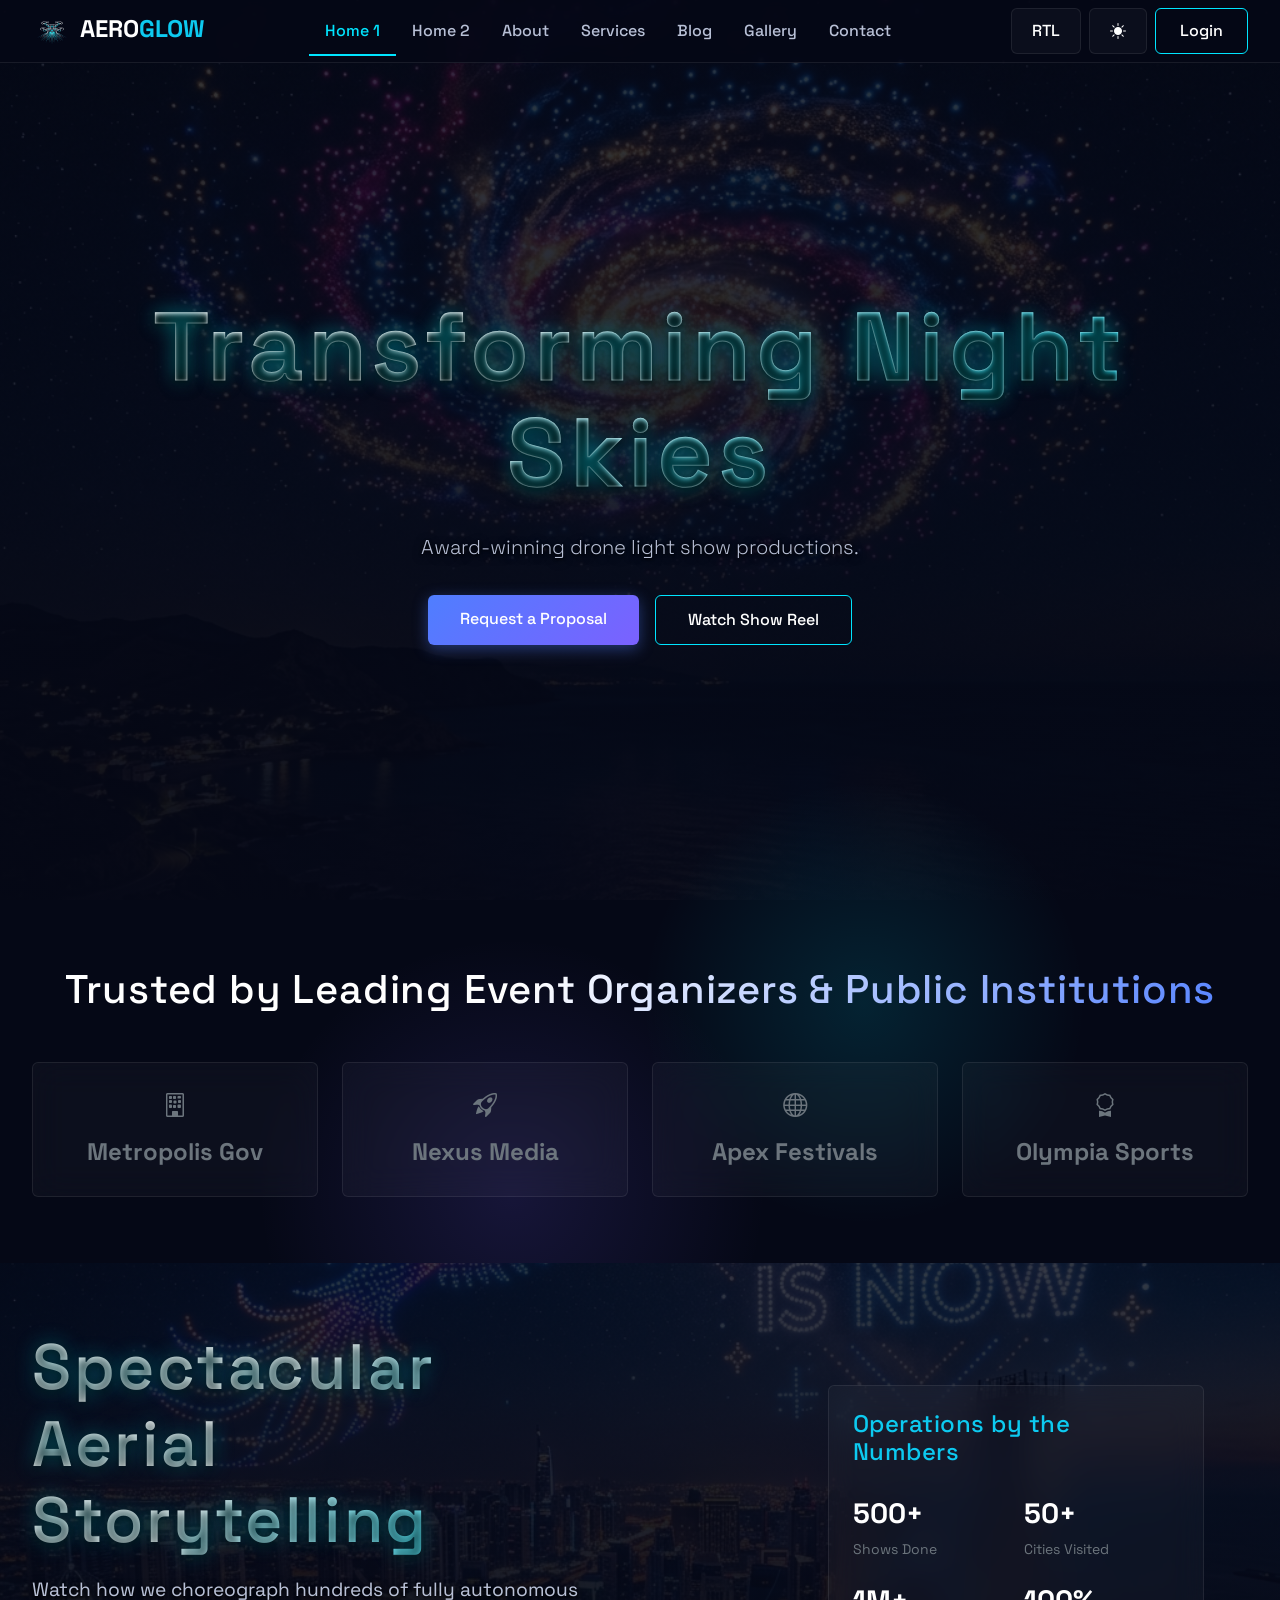
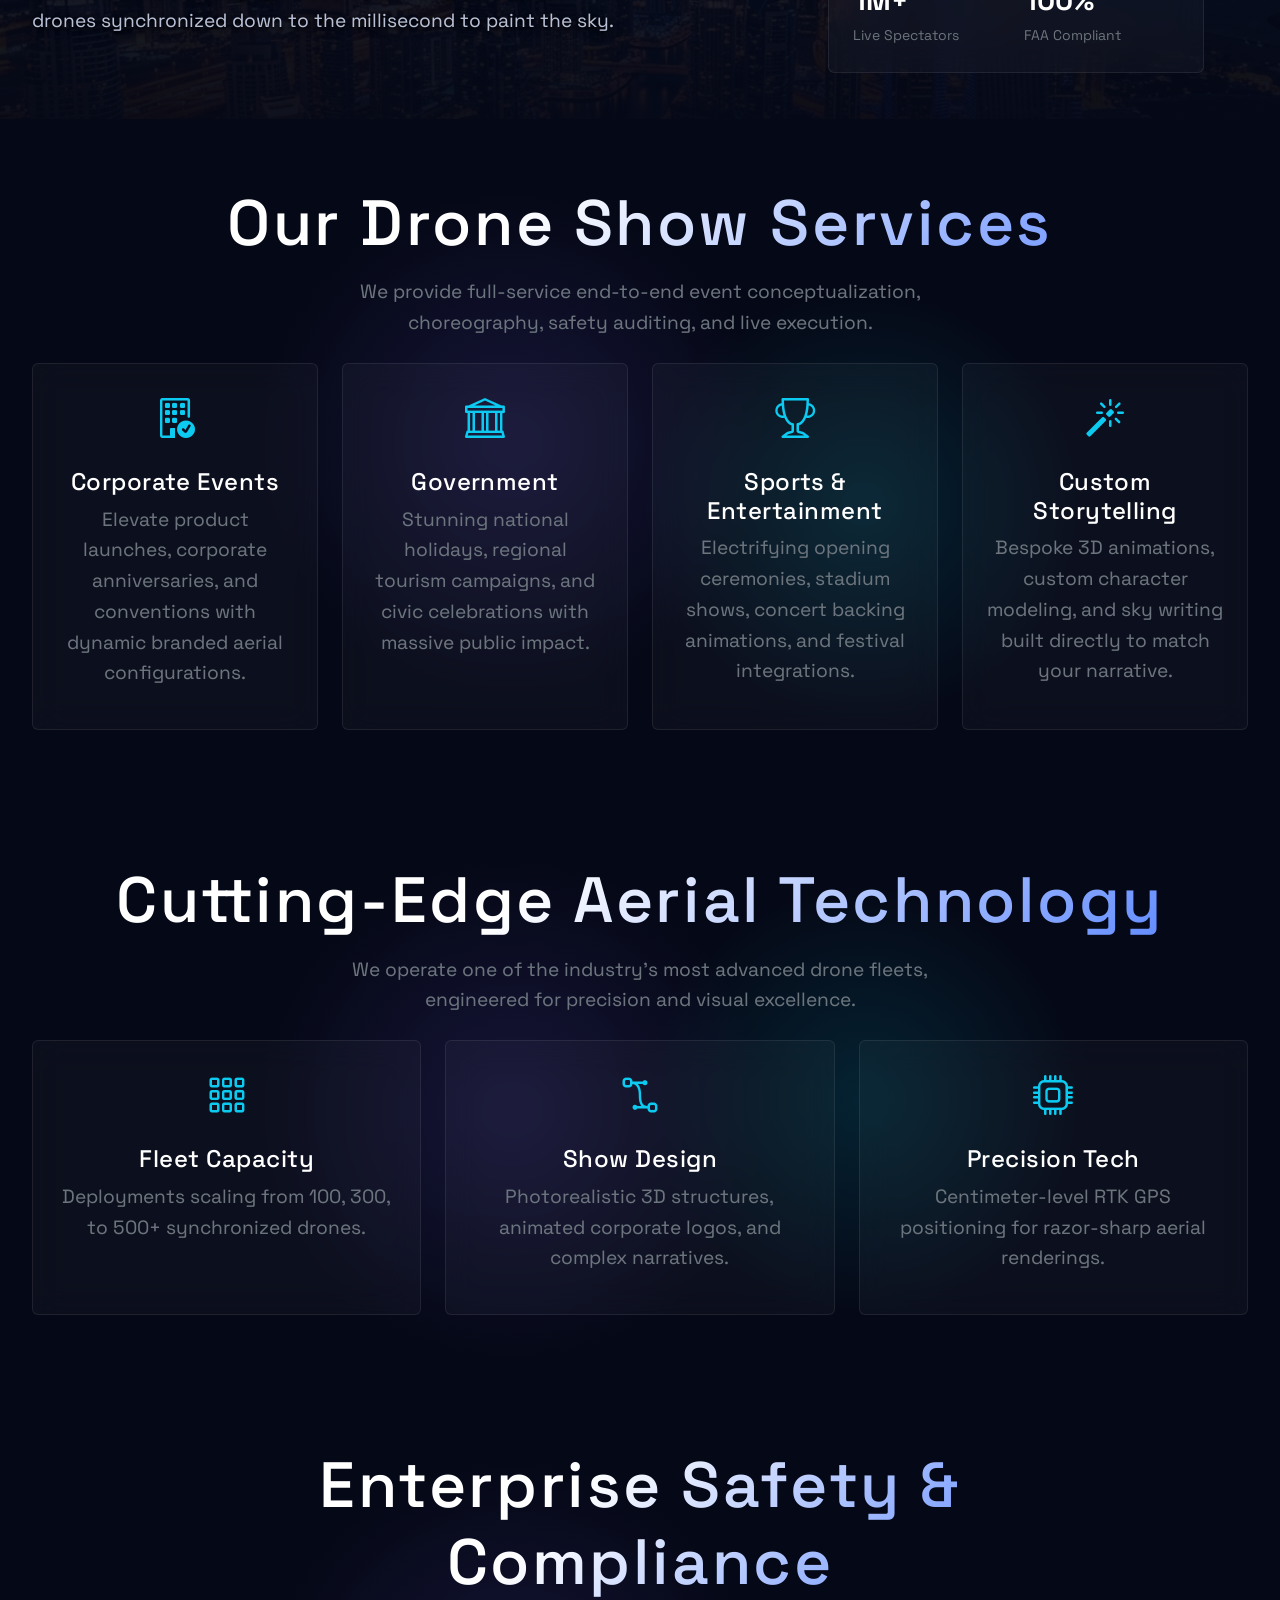
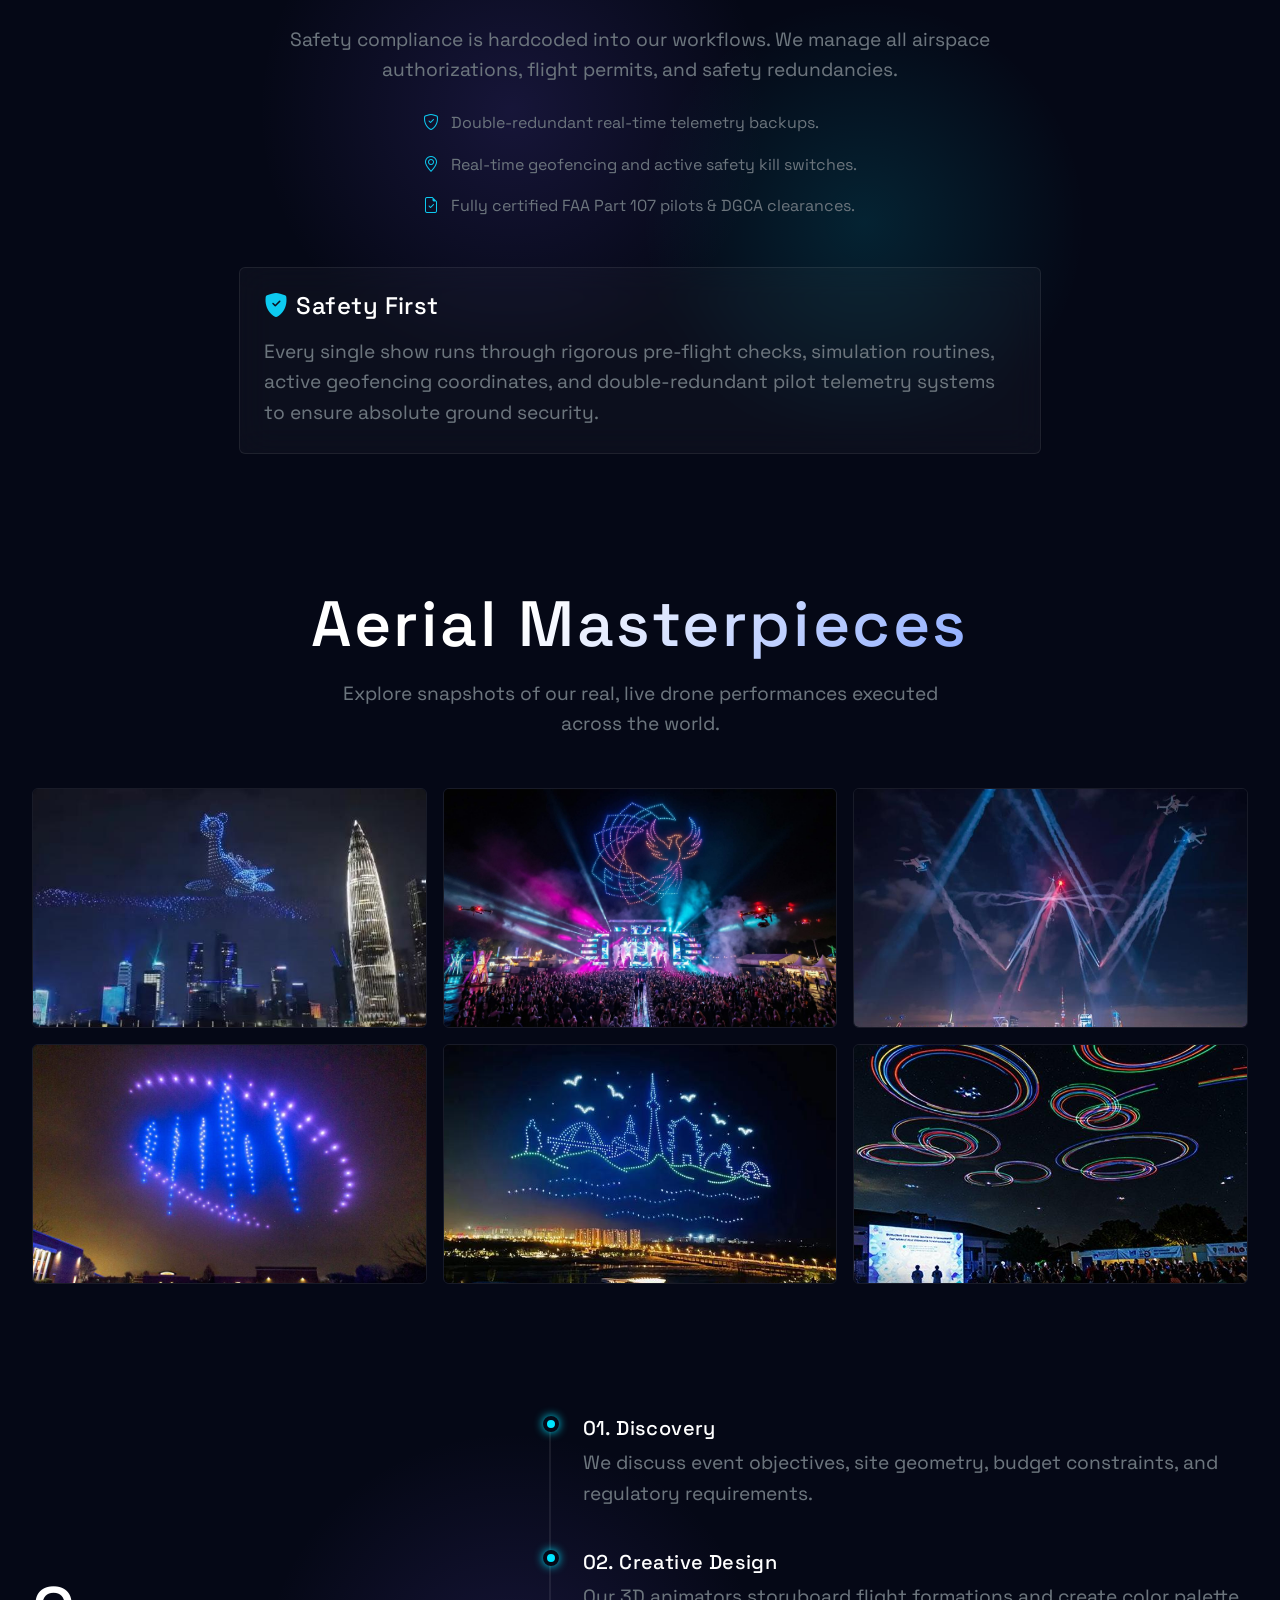
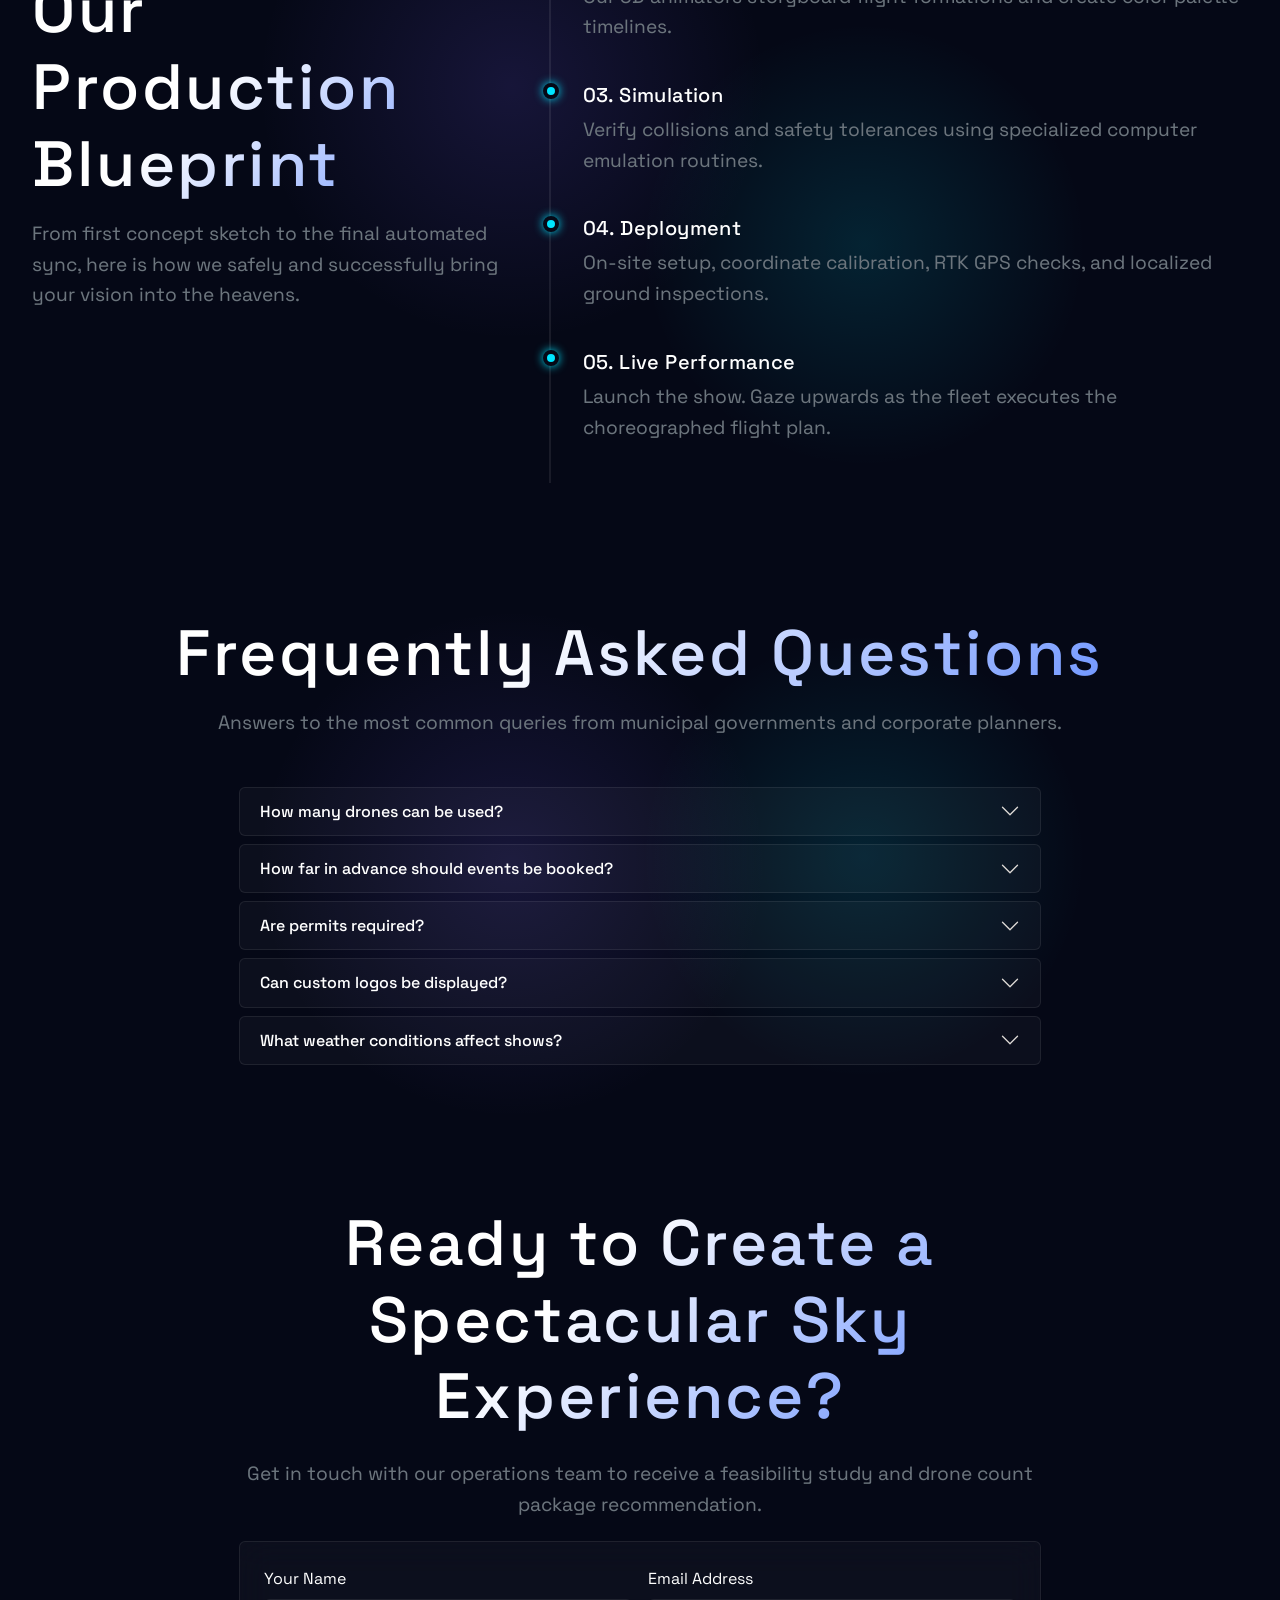
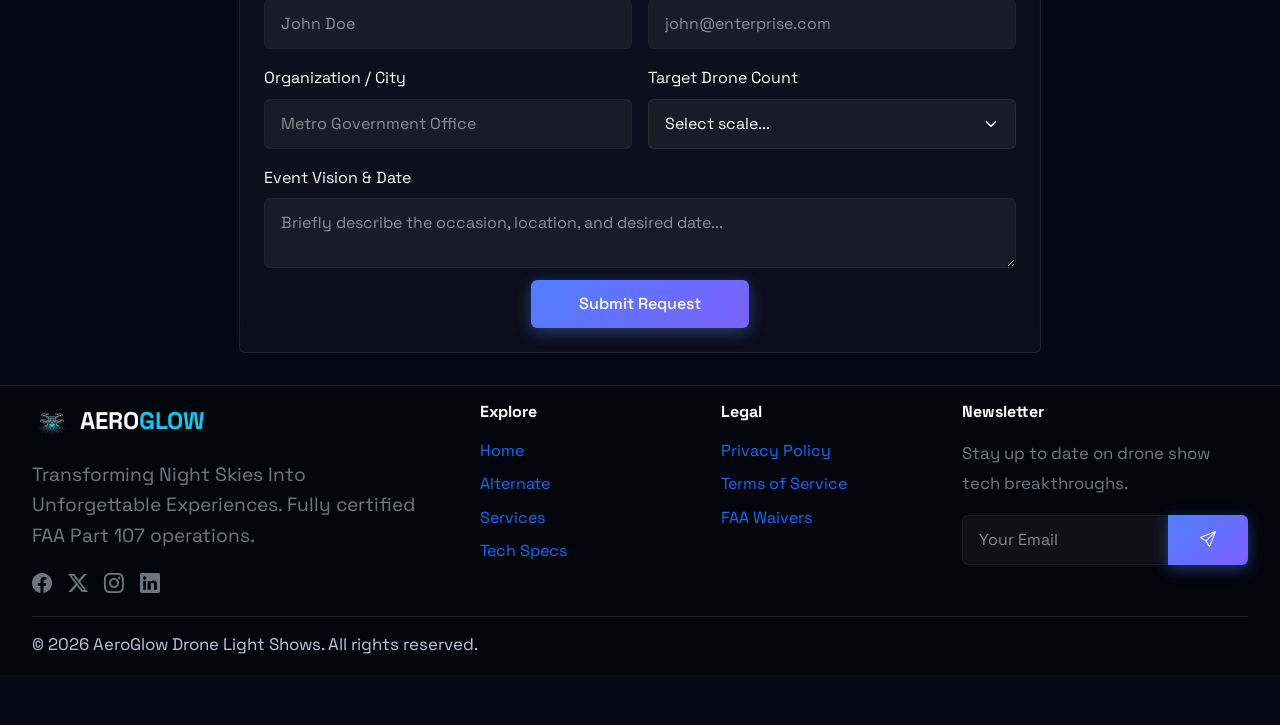
==== commit 57210623: "internalcorrections1" ====
--- a/index.html
+++ b/index.html
@@ -130,27 +130,27 @@
     <section class="snap-section d-flex align-items-center aurora-bg" id="trust">
       <div class="container py-5 text-center">
         <h2 class="h3 mb-5 text-white">Trusted by Leading Event Organizers & Public Institutions</h2>
-        <div class="row align-items-center justify-content-center g-4">
+        <div class="row align-items-stretch justify-content-center g-4">
           <div class="col-6 col-md-3">
-            <div class="glass-card py-3 d-flex justify-content-center align-items-center">
-              <span class="fs-4 fw-bold text-secondary opacity-70"><i class="bi bi-building me-2"></i>Metropolis
+            <div class="glass-card h-100 py-3 d-flex justify-content-center align-items-center text-center">
+              <span class="fs-4 fw-bold text-secondary opacity-70"><i class="bi bi-building d-block mb-2"></i>Metropolis
                 Gov</span>
             </div>
           </div>
           <div class="col-6 col-md-3">
-            <div class="glass-card py-3 d-flex justify-content-center align-items-center">
-              <span class="fs-4 fw-bold text-secondary opacity-70"><i class="bi bi-rocket-takeoff me-2"></i>Nexus
+            <div class="glass-card h-100 py-3 d-flex justify-content-center align-items-center text-center">
+              <span class="fs-4 fw-bold text-secondary opacity-70"><i class="bi bi-rocket-takeoff d-block mb-2"></i>Nexus
                 Media</span>
             </div>
           </div>
           <div class="col-6 col-md-3">
-            <div class="glass-card py-3 d-flex justify-content-center align-items-center">
-              <span class="fs-4 fw-bold text-secondary opacity-70"><i class="bi bi-globe me-2"></i>Apex Festivals</span>
+            <div class="glass-card h-100 py-3 d-flex justify-content-center align-items-center text-center">
+              <span class="fs-4 fw-bold text-secondary opacity-70"><i class="bi bi-globe d-block mb-2"></i>Apex Festivals</span>
             </div>
           </div>
           <div class="col-6 col-md-3">
-            <div class="glass-card py-3 d-flex justify-content-center align-items-center">
-              <span class="fs-4 fw-bold text-secondary opacity-70"><i class="bi bi-award me-2"></i>Olympia Sports</span>
+            <div class="glass-card h-100 py-3 d-flex justify-content-center align-items-center text-center">
+              <span class="fs-4 fw-bold text-secondary opacity-70"><i class="bi bi-award d-block mb-2"></i>Olympia Sports</span>
             </div>
           </div>
         </div>
@@ -160,11 +160,7 @@
     <!-- 3. Featured Show Reel & Statistics -->
     <section class="snap-section position-relative" id="showreel">
       <div class="video-background-container">
-        <video class="video-bg" autoplay loop muted playsinline>
-          <source
-            src="https://player.vimeo.com/external/392237070.sd.mp4?s=d7fa2cb89f07f433a7e08f86ecf177c44e99f5a2&profile_id=139&oauth2_token_id=57447761"
-            type="video/mp4">
-        </video>
+        <img class="video-bg" src="assets/images/aerial_storytelling.png" alt="Spectacular Aerial Storytelling">
         <div class="video-overlay"></div>
       </div>
 
@@ -279,7 +275,8 @@
             <div class="glass-card h-100">
               <i class="bi bi-bezier2 text-info fs-1 d-block mb-3"></i>
               <h3 class="h4 text-white">Show Design</h3>
-              <p class="text-secondary mt-2">Photorealistic 3D structures, animated corporate logos, and complex narratives.</p>
+              <p class="text-secondary mt-2">Photorealistic 3D structures, animated corporate logos, and complex
+                narratives.</p>
             </div>
           </div>
           <div class="col-md-6 col-lg-4">
@@ -299,22 +296,27 @@
         <div class="max-width-800 mx-auto mb-4">
           <h2 class="mb-4">Enterprise Safety & Compliance</h2>
           <p class="text-secondary mb-4">
-            Safety compliance is hardcoded into our workflows. We manage all airspace authorizations, flight permits, and safety redundancies.
+            Safety compliance is hardcoded into our workflows. We manage all airspace authorizations, flight permits,
+            and safety redundancies.
           </p>
-          <div class="d-block text-start d-inline-block mx-auto mb-4">
-            <ul class="list-unstyled d-flex flex-column gap-3 text-secondary">
+          <div class="d-inline-flex flex-column text-start mx-auto mb-4">
+            <ul class="list-unstyled d-flex flex-column gap-3 text-secondary mb-0">
               <li><i class="bi bi-shield-check text-info me-2"></i> Double-redundant real-time telemetry backups.</li>
-              <li><i class="bi bi-geo-alt text-info me-2"></i> Real-time geofencing and active safety kill switches.</li>
-              <li><i class="bi bi-file-earmark-check text-info me-2"></i> Fully certified FAA Part 107 pilots & DGCA clearances.</li>
+              <li><i class="bi bi-geo-alt text-info me-2"></i> Real-time geofencing and active safety kill switches.
+              </li>
+              <li><i class="bi bi-file-earmark-check text-info me-2"></i> Fully certified FAA Part 107 pilots & DGCA
+                clearances.</li>
             </ul>
           </div>
         </div>
-        
+
         <div class="row justify-content-center">
           <div class="col-lg-8">
             <div class="glass-card text-start">
               <h3 class="h4 text-white mb-3"><i class="bi bi-shield-fill-check text-info me-2"></i>Safety First</h3>
-              <p class="text-secondary mb-0">Every single show runs through rigorous pre-flight checks, simulation routines, active geofencing coordinates, and double-redundant pilot telemetry systems to ensure absolute ground security.</p>
+              <p class="text-secondary mb-0">Every single show runs through rigorous pre-flight checks, simulation
+                routines, active geofencing coordinates, and double-redundant pilot telemetry systems to ensure absolute
+                ground security.</p>
             </div>
           </div>
         </div>
@@ -333,54 +335,42 @@
         <!-- Gallery Masonry with User-Provided Images -->
         <div class="gallery-masonry">
           <div class="gallery-item">
-            <img
-              src="assets/images/gallery_1.jpg"
-              alt="Drone formation design sample">
+            <img src="assets/images/gallery_1.jpg" alt="Drone formation design sample">
             <div class="gallery-item-overlay">
               <span class="fw-bold text-white d-block">Logos in the Sky</span>
               <small class="text-secondary">Brand animations</small>
             </div>
           </div>
           <div class="gallery-item">
-            <img
-              src="assets/images/gallery_2.jpg"
-              alt="Holiday drone celebration lights">
+            <img src="assets/images/gallery_2.jpg" alt="Holiday drone celebration lights">
             <div class="gallery-item-overlay">
               <span class="fw-bold text-white d-block">National Day Event</span>
               <small class="text-secondary">Government celebration</small>
             </div>
           </div>
           <div class="gallery-item">
-            <img
-              src="assets/images/gallery_3.jpg"
-              alt="Stadium drone show opening">
+            <img src="assets/images/gallery_3.jpg" alt="Stadium drone show opening">
             <div class="gallery-item-overlay">
               <span class="fw-bold text-white d-block">Stadium Opening Ceremony</span>
               <small class="text-secondary">Sports show</small>
             </div>
           </div>
           <div class="gallery-item">
-            <img
-              src="assets/images/gallery_4.jpg"
-              alt="City festival show display">
+            <img src="assets/images/gallery_4.jpg" alt="City festival show display">
             <div class="gallery-item-overlay">
               <span class="fw-bold text-white d-block">City Lights Festival</span>
               <small class="text-secondary">Public celebration</small>
             </div>
           </div>
           <div class="gallery-item">
-            <img
-              src="assets/images/gallery_5.jpg"
-              alt="Bespoke shapes layout">
+            <img src="assets/images/gallery_5.jpg" alt="Bespoke shapes layout">
             <div class="gallery-item-overlay">
               <span class="fw-bold text-white d-block">Bespoke Storytelling</span>
               <small class="text-secondary">Custom shapes</small>
             </div>
           </div>
           <div class="gallery-item">
-            <img
-              src="assets/images/gallery_6.jpg"
-              alt="Spectacular lighting coordinates">
+            <img src="assets/images/gallery_6.jpg" alt="Spectacular lighting coordinates">
             <div class="gallery-item-overlay">
               <span class="fw-bold text-white d-block">Precision Coordinates</span>
               <small class="text-secondary">Multi-colored sync</small>
@@ -446,8 +436,8 @@
             <div class="accordion accordion-custom" id="faqAccordion">
               <div class="accordion-item">
                 <h2 class="accordion-header" id="headingOne">
-                  <button class="accordion-button collapsed" type="button" data-bs-toggle="collapse" data-bs-target="#collapseOne"
-                    aria-expanded="false" aria-controls="collapseOne">
+                  <button class="accordion-button collapsed" type="button" data-bs-toggle="collapse"
+                    data-bs-target="#collapseOne" aria-expanded="false" aria-controls="collapseOne">
                     How many drones can be used?
                   </button>
                 </h2>
@@ -583,12 +573,13 @@
             <div class="col-md-4">
               <span class="fs-4 fw-bold text-white"><img src="assets/images/drone_logo.png" alt="AeroGlow Logo"
                   class="me-2 footer-logo-img">AERO<span class="text-info">GLOW</span></span>
-              <p class="text-secondary mt-3">Transforming Night Skies Into Unforgettable Experiences. Fully certified FAA Part 107 operations.</p>
-              <div class="d-flex gap-3 fs-5 mt-3">
-                <a href="#" class="text-secondary"><i class="bi bi-facebook"></i></a>
-                <a href="#" class="text-secondary"><i class="bi bi-twitter-x"></i></a>
-                <a href="#" class="text-secondary"><i class="bi bi-instagram"></i></a>
-                <a href="#" class="text-secondary"><i class="bi bi-linkedin"></i></a>
+              <p class="text-secondary mt-3">Transforming Night Skies Into Unforgettable Experiences. Fully certified
+                FAA Part 107 operations.</p>
+              <div class="d-flex gap-3 fs-5 mt-3 footer-socials">
+                <a href="#" class="text-secondary social-icon"><i class="bi bi-facebook"></i></a>
+                <a href="#" class="text-secondary social-icon"><i class="bi bi-twitter-x"></i></a>
+                <a href="#" class="text-secondary social-icon"><i class="bi bi-instagram"></i></a>
+                <a href="#" class="text-secondary social-icon"><i class="bi bi-linkedin"></i></a>
               </div>
             </div>
             <div class="col-6 col-md-2">
--- a/assets/css/style.css
+++ b/assets/css/style.css
@@ -24,6 +24,7 @@
   box-sizing: border-box;
   margin: 0;
   padding: 0;
+  font-family: var(--font-global) !important;
 }
 
 body {
@@ -113,18 +114,22 @@
     display: flex;
     align-items: center;
   }
+
   .navbar-custom .offcanvas,
   .offcanvas {
     background-color: var(--bg-secondary) !important;
     border-left: 1px solid var(--glass-border) !important;
     height: 100vh !important;
   }
+
   .offcanvas-body .navbar-nav {
     margin-bottom: 2.5rem !important;
   }
+
   .offcanvas-body .navbar-nav .nav-item {
     margin-bottom: 1rem;
   }
+
   .offcanvas-body .navbar-nav .nav-item:last-child {
     margin-bottom: 0;
   }
@@ -297,6 +302,7 @@
     max-width: 400px;
   }
 }
+
 @media (max-width: 991.98px) {
   .stats-floating-card {
     position: relative;
@@ -462,7 +468,7 @@
   opacity: 0;
   visibility: hidden;
   background: var(--glass-bg);
-  border: 1px solid var(--glass-border);
+  border: 5px solid rgba(255, 255, 255, 0.2);
   color: var(--accent-secondary);
   width: 46px;
   height: 46px;
@@ -497,7 +503,7 @@
 
 /* Form validation styles styling */
 .form-control-custom {
-  background: rgba(255, 255, 255, 0.05);
+  background-color: rgba(255, 255, 255, 0.05);
   border: 1px solid var(--glass-border);
   color: #fff !important;
   border-radius: var(--border-radius-custom);
@@ -505,8 +511,25 @@
   transition: var(--transition-smooth);
 }
 
+.form-control-custom::placeholder {
+  color: rgba(255, 255, 255, 0.5) !important;
+  opacity: 1;
+}
+
+.form-select.form-control-custom {
+  background-image: url("data:image/svg+xml,%3csvg xmlns='http://www.w3.org/2000/svg' viewBox='0 0 16 16'%3e%3cpath fill='none' stroke='%23ffffff' stroke-linecap='round' stroke-linejoin='round' stroke-width='2' d='m2 5 6 6 6-6'/%3e%3c/svg%3e");
+  background-repeat: no-repeat;
+  background-position: right 1rem center;
+  background-size: 16px 12px;
+}
+
+.form-select.form-control-custom option {
+  background-color: #050816;
+  color: #fff;
+}
+
 .form-control-custom:focus {
-  background: rgba(255, 255, 255, 0.08);
+  background-color: rgba(255, 255, 255, 0.08);
   border-color: var(--accent-secondary);
   box-shadow: 0 0 10px rgba(0, 229, 255, 0.2);
 }
@@ -897,4 +920,39 @@
 /* Contact Locations Hover Cards */
 .location-card {
   height: 280px;
-}+}
+/* Footer Social Icons */
+.footer-socials .social-icon {
+  display: inline-block;
+  transition: all 0.3s ease;
+}
+.footer-socials .social-icon:hover {
+  color: var(--accent-secondary) !important;
+  transform: translateY(-3px) scale(1.1);
+  text-shadow: 0 0 10px rgba(0, 229, 255, 0.5);
+}
+
+/* Blog Read More CTA */
+.blog-read-more {
+  color: var(--accent-secondary);
+  text-decoration: none;
+  font-weight: 500;
+  display: inline-flex;
+  align-items: center;
+  gap: 0.25rem;
+  transition: var(--transition-smooth);
+}
+
+.blog-read-more i {
+  transition: var(--transition-smooth);
+}
+
+.blog-read-more:hover {
+  color: var(--accent-primary);
+  text-shadow: 0 0 10px rgba(79, 126, 255, 0.4);
+}
+
+.blog-read-more:hover i {
+  transform: translateX(6px);
+}
+
--- a/assets/css/dark-mode.css
+++ b/assets/css/dark-mode.css
@@ -124,13 +124,26 @@
 }
 
 body:not(.dark-theme) .form-control-custom {
-  background: #ffffff;
+  background-color: #ffffff;
   border: 1px solid rgba(0, 0, 0, 0.15);
   color: #0d1023 !important;
 }
 
 body:not(.dark-theme) .form-control-custom::placeholder {
-  color: #6c757d;
+  color: #6c757d !important;
+  opacity: 1;
+}
+
+body:not(.dark-theme) .form-select.form-control-custom {
+  background-image: url("data:image/svg+xml,%3csvg xmlns='http://www.w3.org/2000/svg' viewBox='0 0 16 16'%3e%3cpath fill='none' stroke='%23343a40' stroke-linecap='round' stroke-linejoin='round' stroke-width='2' d='m2 5 6 6 6-6'/%3e%3c/svg%3e");
+  background-repeat: no-repeat;
+  background-position: right 1rem center;
+  background-size: 16px 12px;
+}
+
+body:not(.dark-theme) .form-select.form-control-custom option {
+  background-color: #ffffff;
+  color: #0d1023;
 }
 
 body:not(.dark-theme) .btn-secondary-custom {
@@ -154,7 +167,9 @@
 /* Keep headers white inside the permanently-dark showreel section during light theme */
 body:not(.dark-theme) #showreel .glass-card h3,
 body:not(.dark-theme) #showreel .glass-card .text-white,
-body:not(.dark-theme) .table-dark .text-white {
+body:not(.dark-theme) .table-dark .text-white,
+body:not(.dark-theme) #previous-works .position-absolute .text-white,
+body:not(.dark-theme) .badge.bg-dark {
   color: #ffffff !important;
 }
 
@@ -185,4 +200,26 @@
 /* Make offcanvas close button visible in light theme */
 body:not(.dark-theme) .offcanvas .btn-close {
   filter: none !important;
-}+}
+body:not(.dark-theme) .back-to-top {
+  background: #ffffff;
+  border: 1px solid rgba(0, 0, 0, 0.05);
+  color: var(--accent-secondary);
+  box-shadow: 0 4px 15px rgba(0, 0, 0, 0.1);
+}
+
+body:not(.dark-theme) .back-to-top:hover {
+  background: var(--accent-secondary);
+  color: #ffffff !important;
+  border-color: var(--accent-secondary);
+}
+
+/* Light Theme overrides for Blog Read More CTA */
+body:not(.dark-theme) .blog-read-more {
+  color: var(--accent-primary);
+}
+
+body:not(.dark-theme) .blog-read-more:hover {
+  color: #0d1023 !important;
+  text-shadow: none;
+}
--- a/assets/css/rtl.css
+++ b/assets/css/rtl.css
@@ -1,62 +1,84 @@
 /* RTL Styles */
-body[dir="rtl"] {
+[dir="rtl"] body {
   text-align: right;
 }
 
-body[dir="rtl"] .slide-indicator {
+[dir="rtl"] .slide-indicator {
   right: 2rem;
   left: auto;
 }
 
-body[dir="rtl"] .back-to-top {
+[dir="rtl"] .back-to-top {
   left: 2rem;
   right: auto;
 }
 
-body[dir="rtl"] .stats-floating-card {
-  left: 5%;
-  right: auto;
+[dir="rtl"] .stats-floating-card {
+  left: 5% !important;
+  right: auto !important;
 }
 
-body[dir="rtl"] .timeline-container {
+[dir="rtl"] .timeline-container {
   padding-right: 2rem;
   padding-left: 0;
   border-right: 2px solid var(--glass-border);
   border-left: none;
 }
 
-body[dir="rtl"] .timeline-item::before {
+[dir="rtl"] .timeline-item::before {
   right: -2.5rem;
   left: auto;
 }
 
-body[dir="rtl"] .ms-auto {
+[dir="rtl"] .ms-auto {
   margin-right: auto !important;
   margin-left: 0 !important;
 }
 
-body[dir="rtl"] .me-auto {
+[dir="rtl"] .me-auto {
   margin-left: auto !important;
   margin-right: 0 !important;
 }
 
-body[dir="rtl"] .text-md-end {
+[dir="rtl"] .text-md-end {
   text-align: left !important;
 }
 
-body[dir="rtl"] .text-md-start {
+[dir="rtl"] .text-md-start {
   text-align: right !important;
 }
 
-body[dir="rtl"] .text-start {
+[dir="rtl"] .text-start {
   text-align: right !important;
 }
 
-body[dir="rtl"] .text-end {
+[dir="rtl"] .text-end {
   text-align: left !important;
 }
 
-body[dir="rtl"] .me-2 {
+[dir="rtl"] .me-2 {
   margin-left: 0.5rem !important;
   margin-right: 0 !important;
 }
+
+[dir="rtl"] .accordion-button::after {
+  margin-left: 0 !important;
+  margin-right: auto !important;
+}
+
+/* Fix input-group border-radius in RTL */
+[dir="rtl"] .input-group > .form-control {
+  border-top-right-radius: var(--border-radius-custom) !important;
+  border-bottom-right-radius: var(--border-radius-custom) !important;
+  border-top-left-radius: 0 !important;
+  border-bottom-left-radius: 0 !important;
+}
+
+[dir="rtl"] .input-group > .btn {
+  border-top-left-radius: var(--border-radius-custom) !important;
+  border-bottom-left-radius: var(--border-radius-custom) !important;
+  border-top-right-radius: 0 !important;
+  border-bottom-right-radius: 0 !important;
+  margin-right: -1px !important;
+  margin-left: 0 !important;
+}
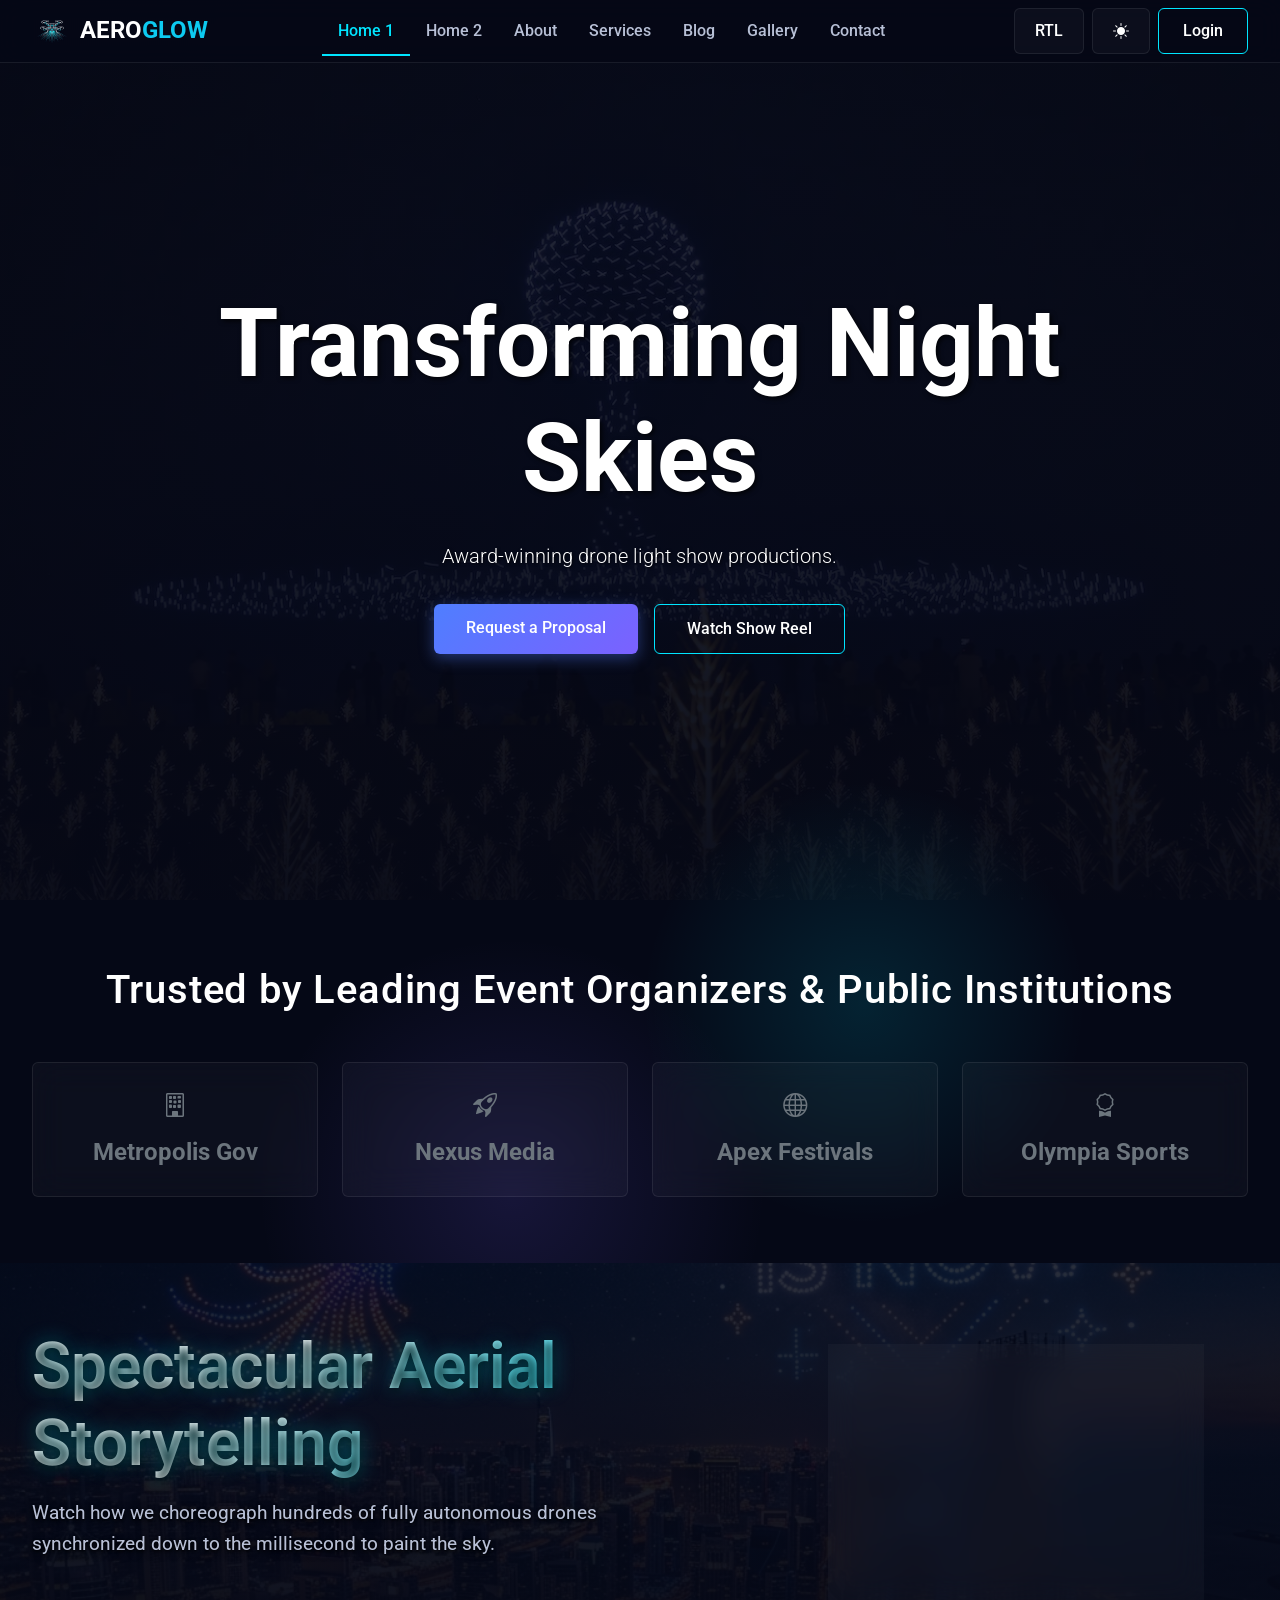
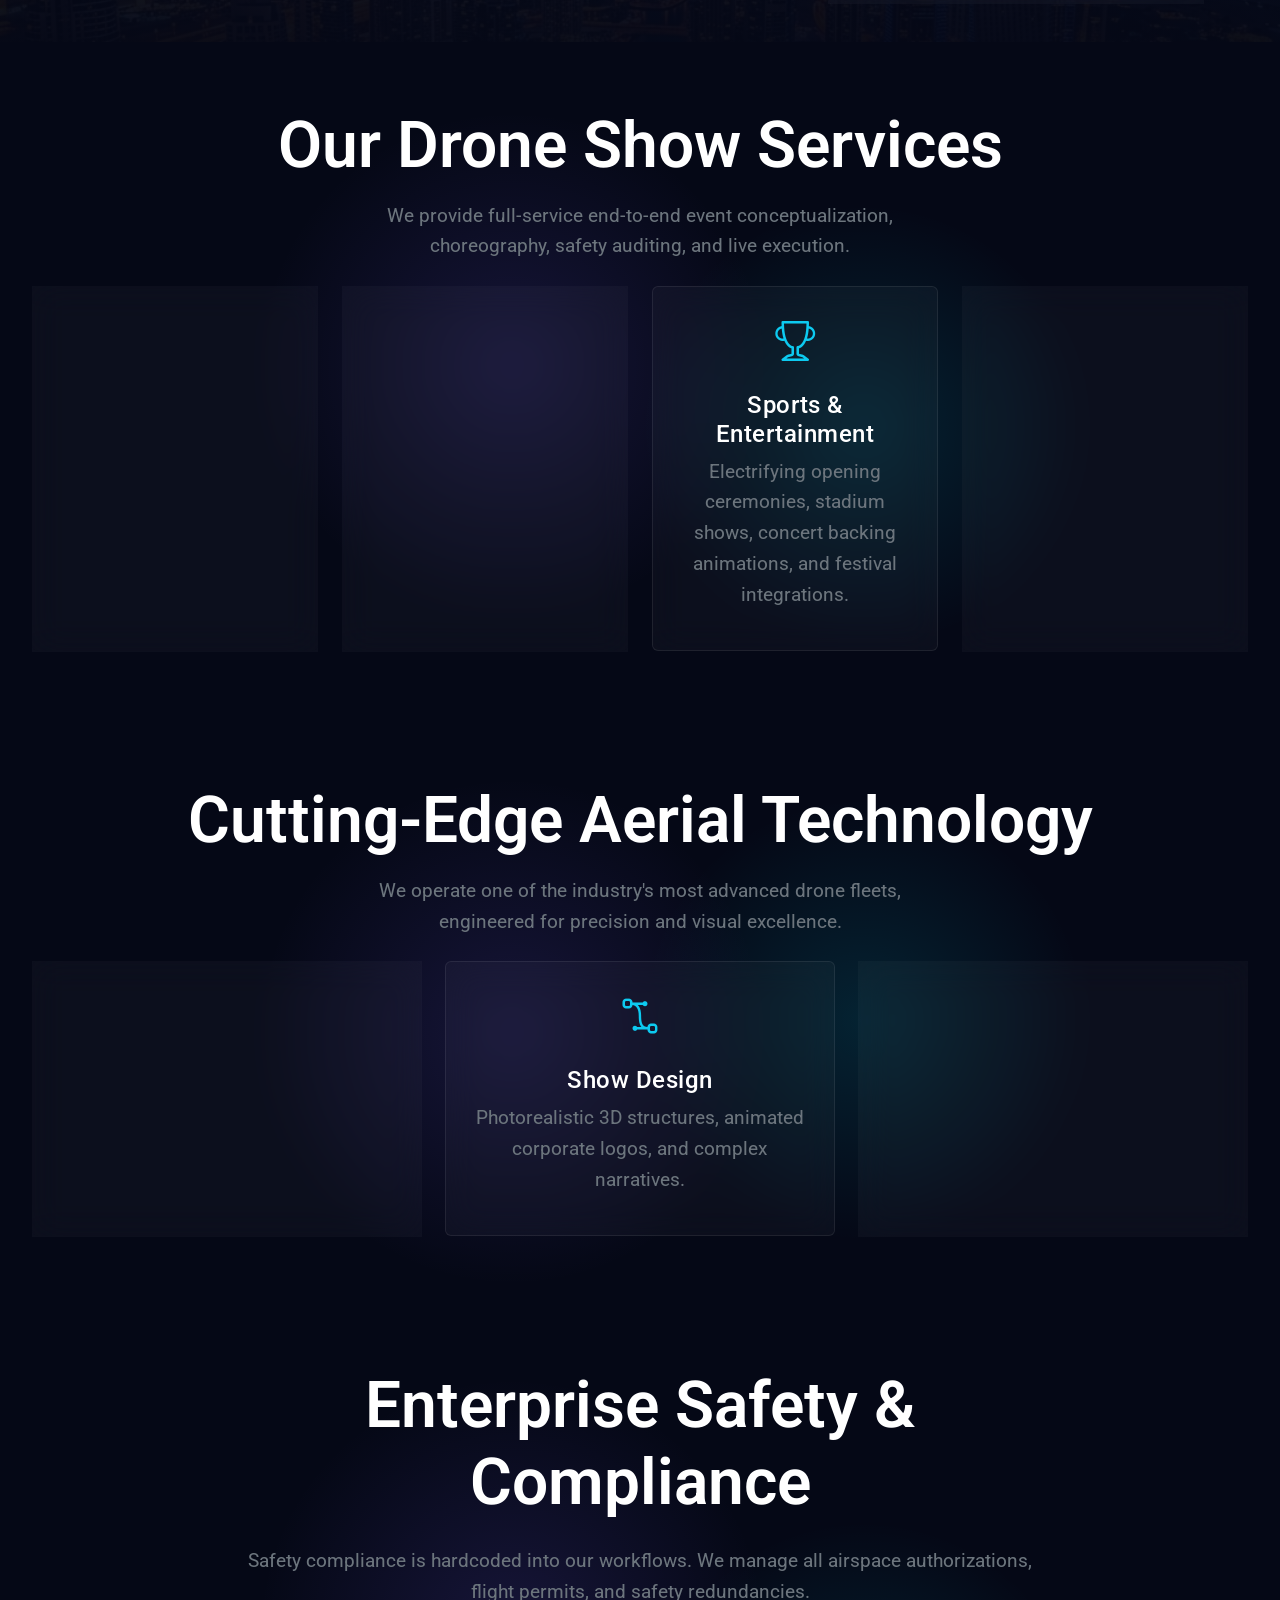
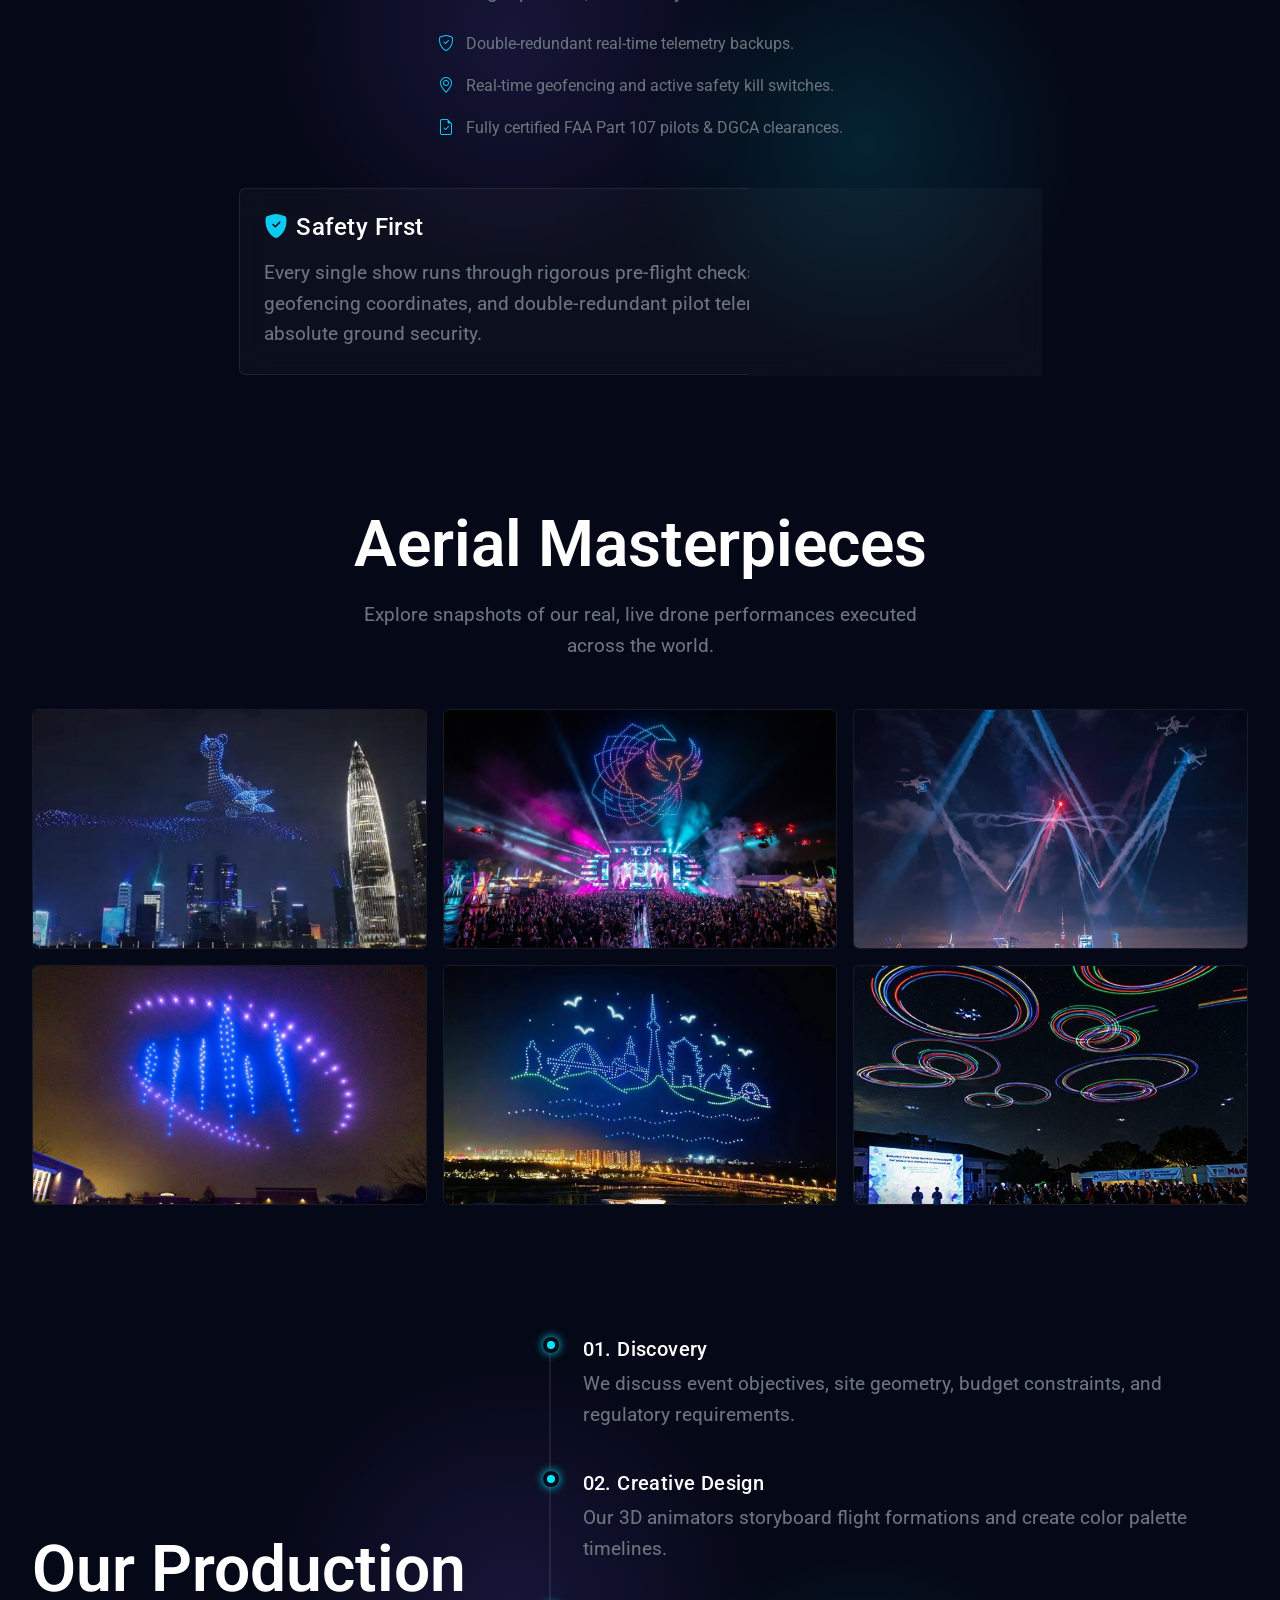
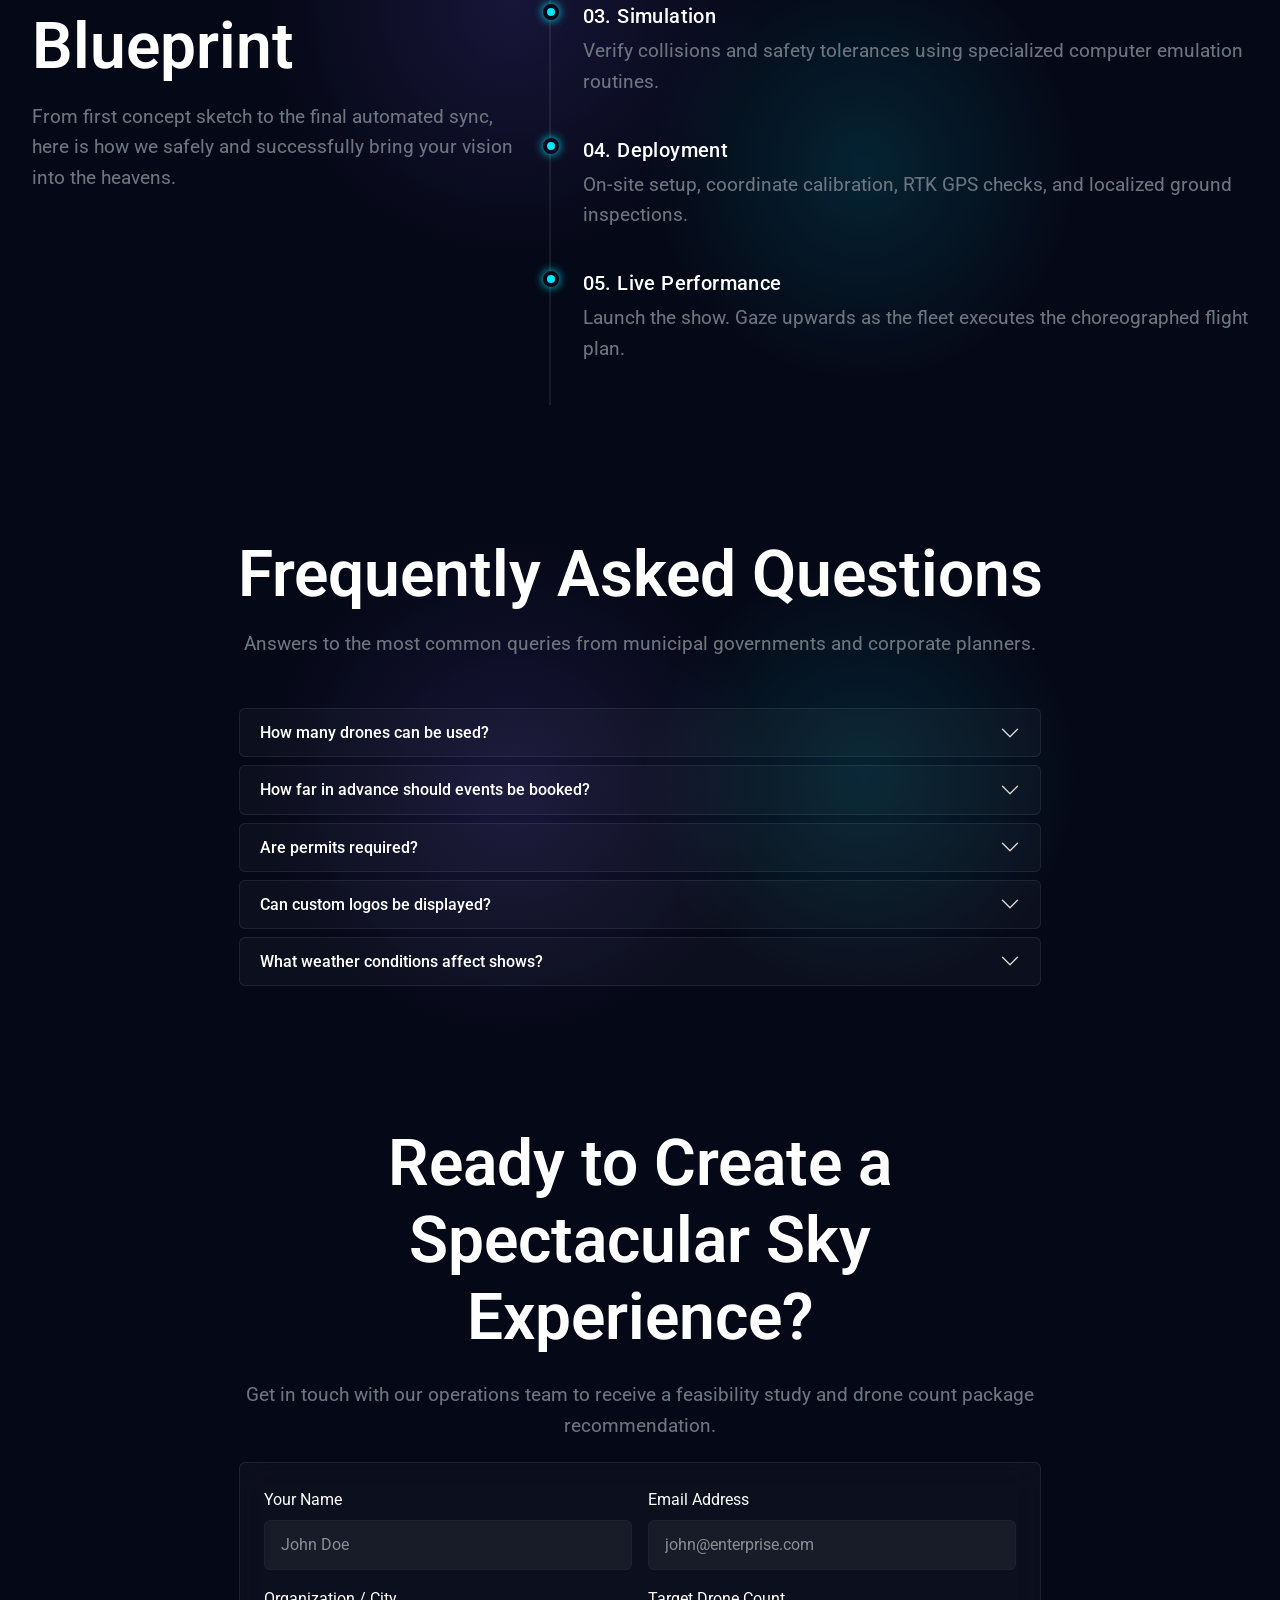
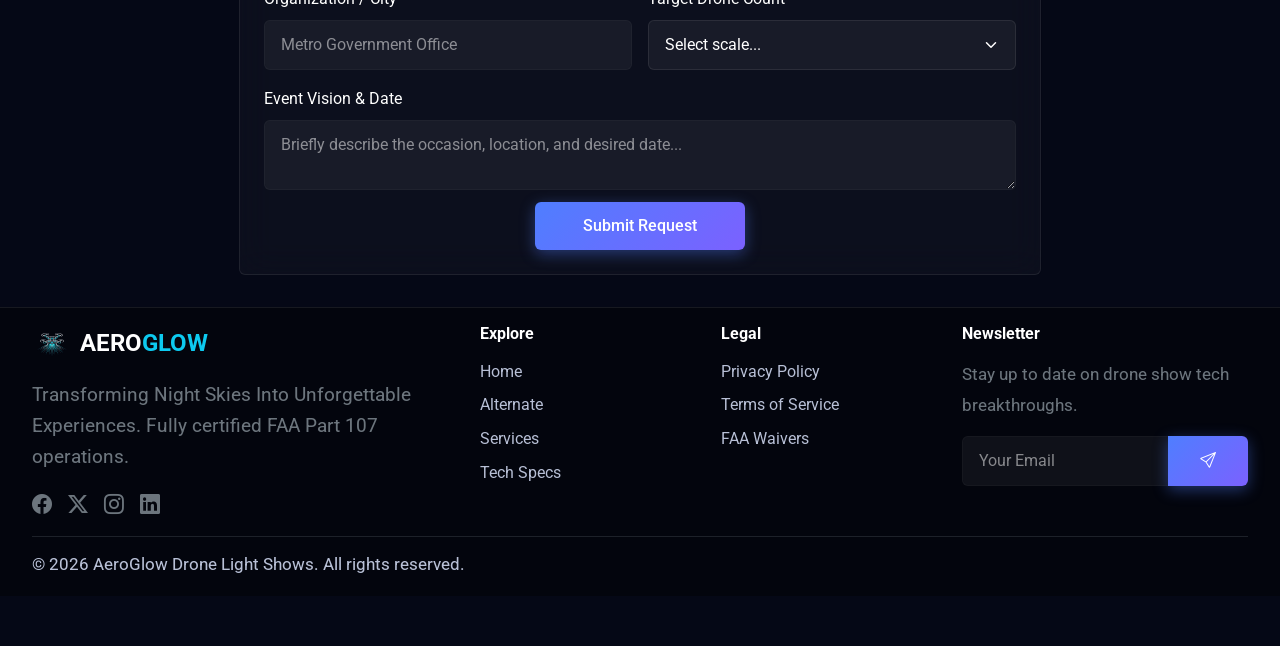
==== commit e7a51944: "1point" ====
--- a/index.html
+++ b/index.html
@@ -102,11 +102,7 @@
     <section class="snap-section video-hero" id="home">
       <div class="video-background-container">
         <!-- High-quality stock footage of night lights / city sky as drone preview -->
-        <video class="video-bg" autoplay loop muted playsinline>
-          <source
-            src="https://player.vimeo.com/external/371433846.sd.mp4?s=236da2f3c02fba7dbe2087d4d0535b1f20259270&profile_id=139&oauth2_token_id=57447761"
-            type="video/mp4">
-        </video>
+        <img class="video-bg" src="assets/images/home1hero.jpg" alt="HD Background Image">
         <div class="video-overlay"></div>
       </div>
 
@@ -139,18 +135,21 @@
           </div>
           <div class="col-6 col-md-3">
             <div class="glass-card h-100 py-3 d-flex justify-content-center align-items-center text-center">
-              <span class="fs-4 fw-bold text-secondary opacity-70"><i class="bi bi-rocket-takeoff d-block mb-2"></i>Nexus
+              <span class="fs-4 fw-bold text-secondary opacity-70"><i
+                  class="bi bi-rocket-takeoff d-block mb-2"></i>Nexus
                 Media</span>
             </div>
           </div>
           <div class="col-6 col-md-3">
             <div class="glass-card h-100 py-3 d-flex justify-content-center align-items-center text-center">
-              <span class="fs-4 fw-bold text-secondary opacity-70"><i class="bi bi-globe d-block mb-2"></i>Apex Festivals</span>
+              <span class="fs-4 fw-bold text-secondary opacity-70"><i class="bi bi-globe d-block mb-2"></i>Apex
+                Festivals</span>
             </div>
           </div>
           <div class="col-6 col-md-3">
             <div class="glass-card h-100 py-3 d-flex justify-content-center align-items-center text-center">
-              <span class="fs-4 fw-bold text-secondary opacity-70"><i class="bi bi-award d-block mb-2"></i>Olympia Sports</span>
+              <span class="fs-4 fw-bold text-secondary opacity-70"><i class="bi bi-award d-block mb-2"></i>Olympia
+                Sports</span>
             </div>
           </div>
         </div>
--- a/assets/css/style.css
+++ b/assets/css/style.css
@@ -1,4 +1,4 @@
-@import url('https://fonts.googleapis.com/css2?family=Space+Grotesk:wght@400;500;700&display=swap');
+@import url('https://fonts.googleapis.com/css2?family=Roboto:wght@400;500;700&display=swap');
 
 :root {
   --bg-primary: #050816;
@@ -10,7 +10,7 @@
   --text-secondary: #b8c0d6;
   --glass-bg: rgba(255, 255, 255, 0.03);
   --glass-border: rgba(255, 255, 255, 0.08);
-  --font-global: 'Space Grotesk', sans-serif;
+  --font-global: 'Roboto', sans-serif;
   --transition-smooth: all 0.3s cubic-bezier(0.25, 0.8, 0.25, 1);
   --border-radius-custom: 6px;
 }
@@ -60,24 +60,18 @@
 h1,
 .h1 {
   font-size: clamp(2.2rem, 8vw, 6rem);
-  font-weight: 580;
-  letter-spacing: 0.05em;
-  line-height: 1.1;
-  background: linear-gradient(135deg, #ffffff 30%, var(--accent-secondary) 100%);
-  -webkit-background-clip: text;
-  background-clip: text;
-  -webkit-text-fill-color: transparent;
+  font-weight: 700;
+  letter-spacing: normal;
+  line-height: 1.2;
+  color: var(--text-primary);
 }
 
 h2,
 .h2 {
   font-size: clamp(1.8rem, 6vw, 4.0rem);
-  font-weight: 540;
-  letter-spacing: 0.04em;
-  background: linear-gradient(135deg, #ffffff 40%, var(--accent-primary) 100%);
-  -webkit-background-clip: text;
-  background-clip: text;
-  -webkit-text-fill-color: transparent;
+  font-weight: 600;
+  letter-spacing: normal;
+  color: var(--text-primary);
 }
 
 h3,
@@ -254,14 +248,15 @@
   height: 100%;
   overflow: hidden;
   z-index: -1;
-  background: url('../images/hero_home1.png') no-repeat center center;
-  background-size: cover;
+  background-color: #050816;
 }
 
 .video-bg {
   width: 100%;
   height: 100%;
   object-fit: cover;
+  object-position: center;
+  opacity: 0.8;
 }
 
 .video-overlay {
@@ -501,6 +496,16 @@
   background: #03050d;
 }
 
+footer a {
+  color: var(--text-secondary);
+  transition: var(--transition-smooth);
+}
+
+footer a:hover {
+  color: var(--accent-secondary);
+  text-decoration: none;
+}
+
 /* Form validation styles styling */
 .form-control-custom {
   background-color: rgba(255, 255, 255, 0.05);
@@ -720,22 +725,18 @@
 .video-hero h1,
 .home-2-hero h1,
 .inner-hero h1 {
-  background: linear-gradient(135deg, #ffffff 30%, var(--accent-secondary) 100%) !important;
-  -webkit-background-clip: text !important;
-  background-clip: text !important;
-  -webkit-text-fill-color: transparent !important;
-  -webkit-text-stroke: 1px rgba(255, 255, 255, 0.25) !important;
-  text-shadow:
-    0 0 20px rgba(0, 229, 255, 0.45),
-    0 4px 15px rgba(0, 0, 0, 0.9),
-    0 2px 4px rgba(0, 0, 0, 0.95) !important;
+  color: #ffffff !important;
+  text-shadow: 2px 2px 5px rgba(0, 0, 0, 0.8) !important;
+  background: none !important;
+  -webkit-text-fill-color: initial !important;
+  -webkit-text-stroke: initial !important;
 }
 
 .video-hero p,
 .home-2-hero p,
 .inner-hero p {
-  color: #b8c0d6 !important;
-  text-shadow: 0 2px 10px rgba(0, 0, 0, 0.8), 0 1px 3px rgba(0, 0, 0, 0.95) !important;
+  color: #ffffff !important;
+  text-shadow: 1px 1px 3px rgba(0, 0, 0, 0.8) !important;
 }
 
 /* Showreel Section High Contrast Text Overrides (always dark bg due to video) */
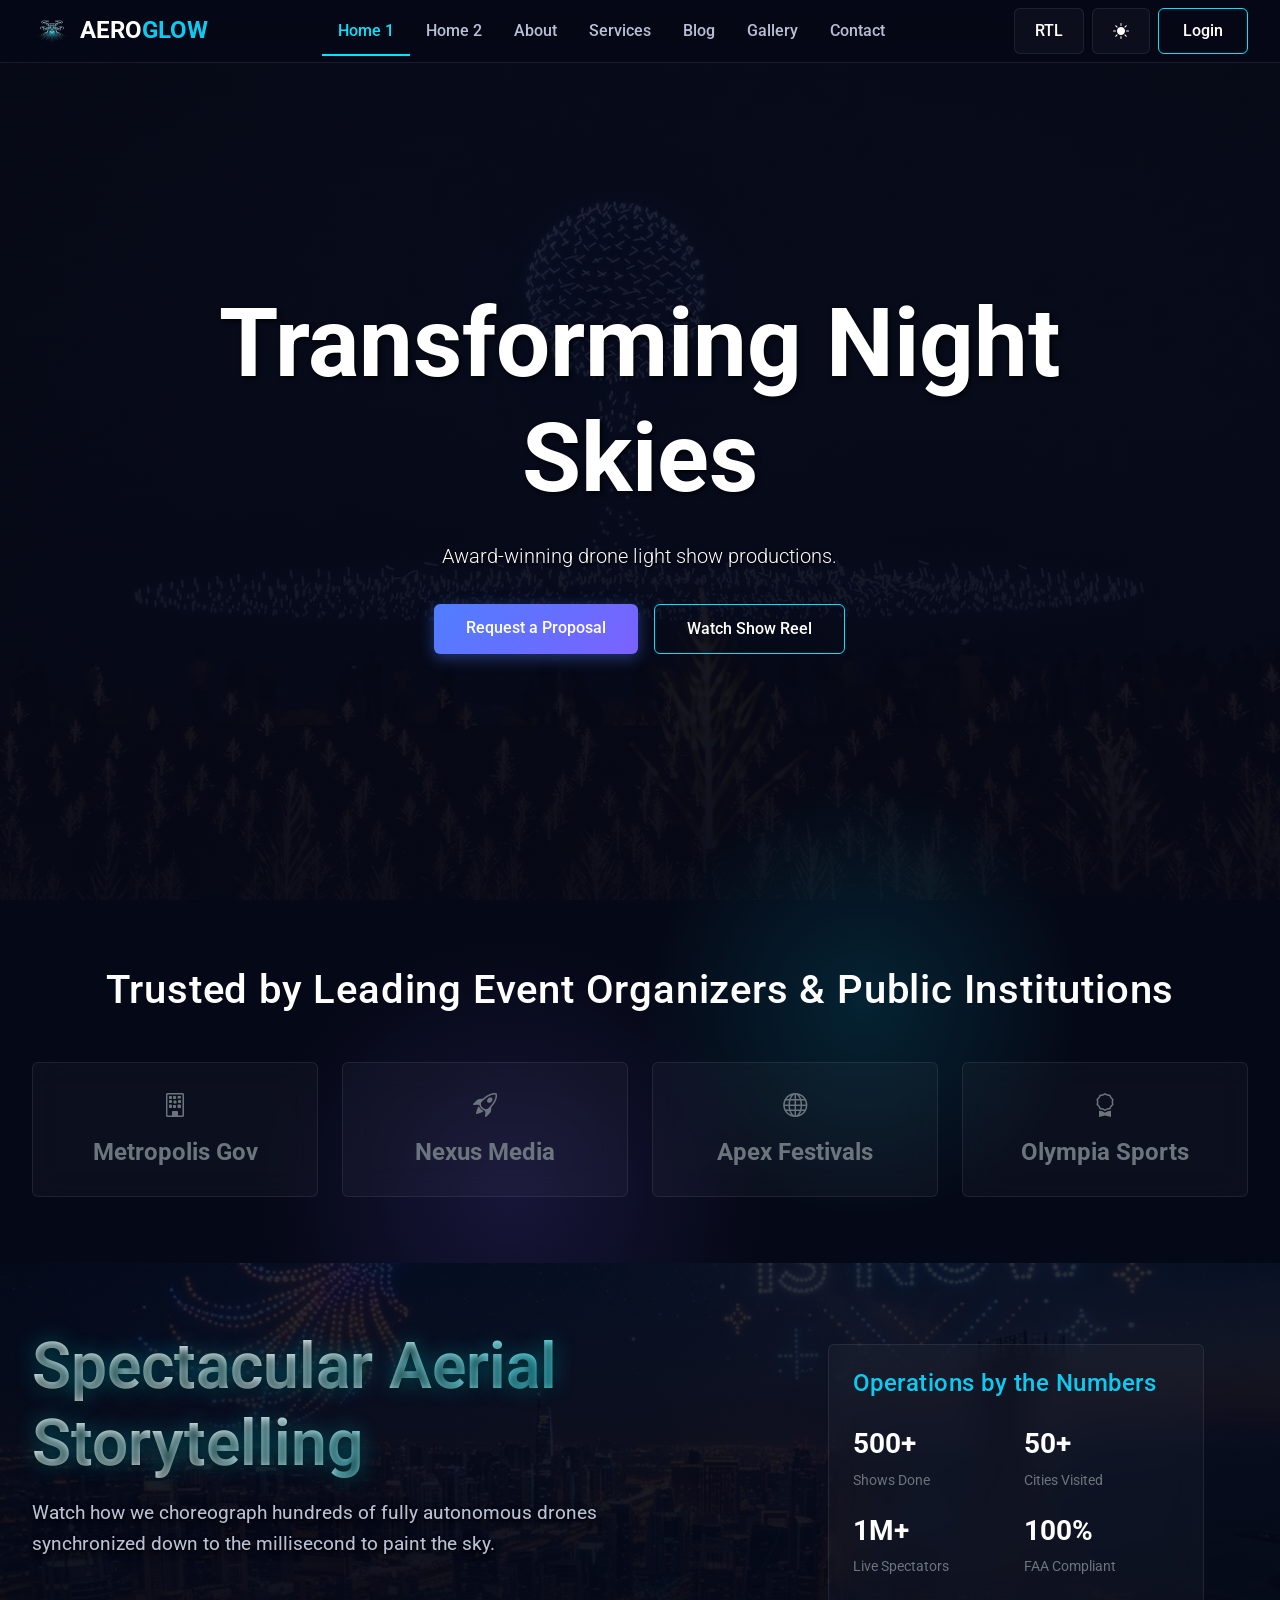
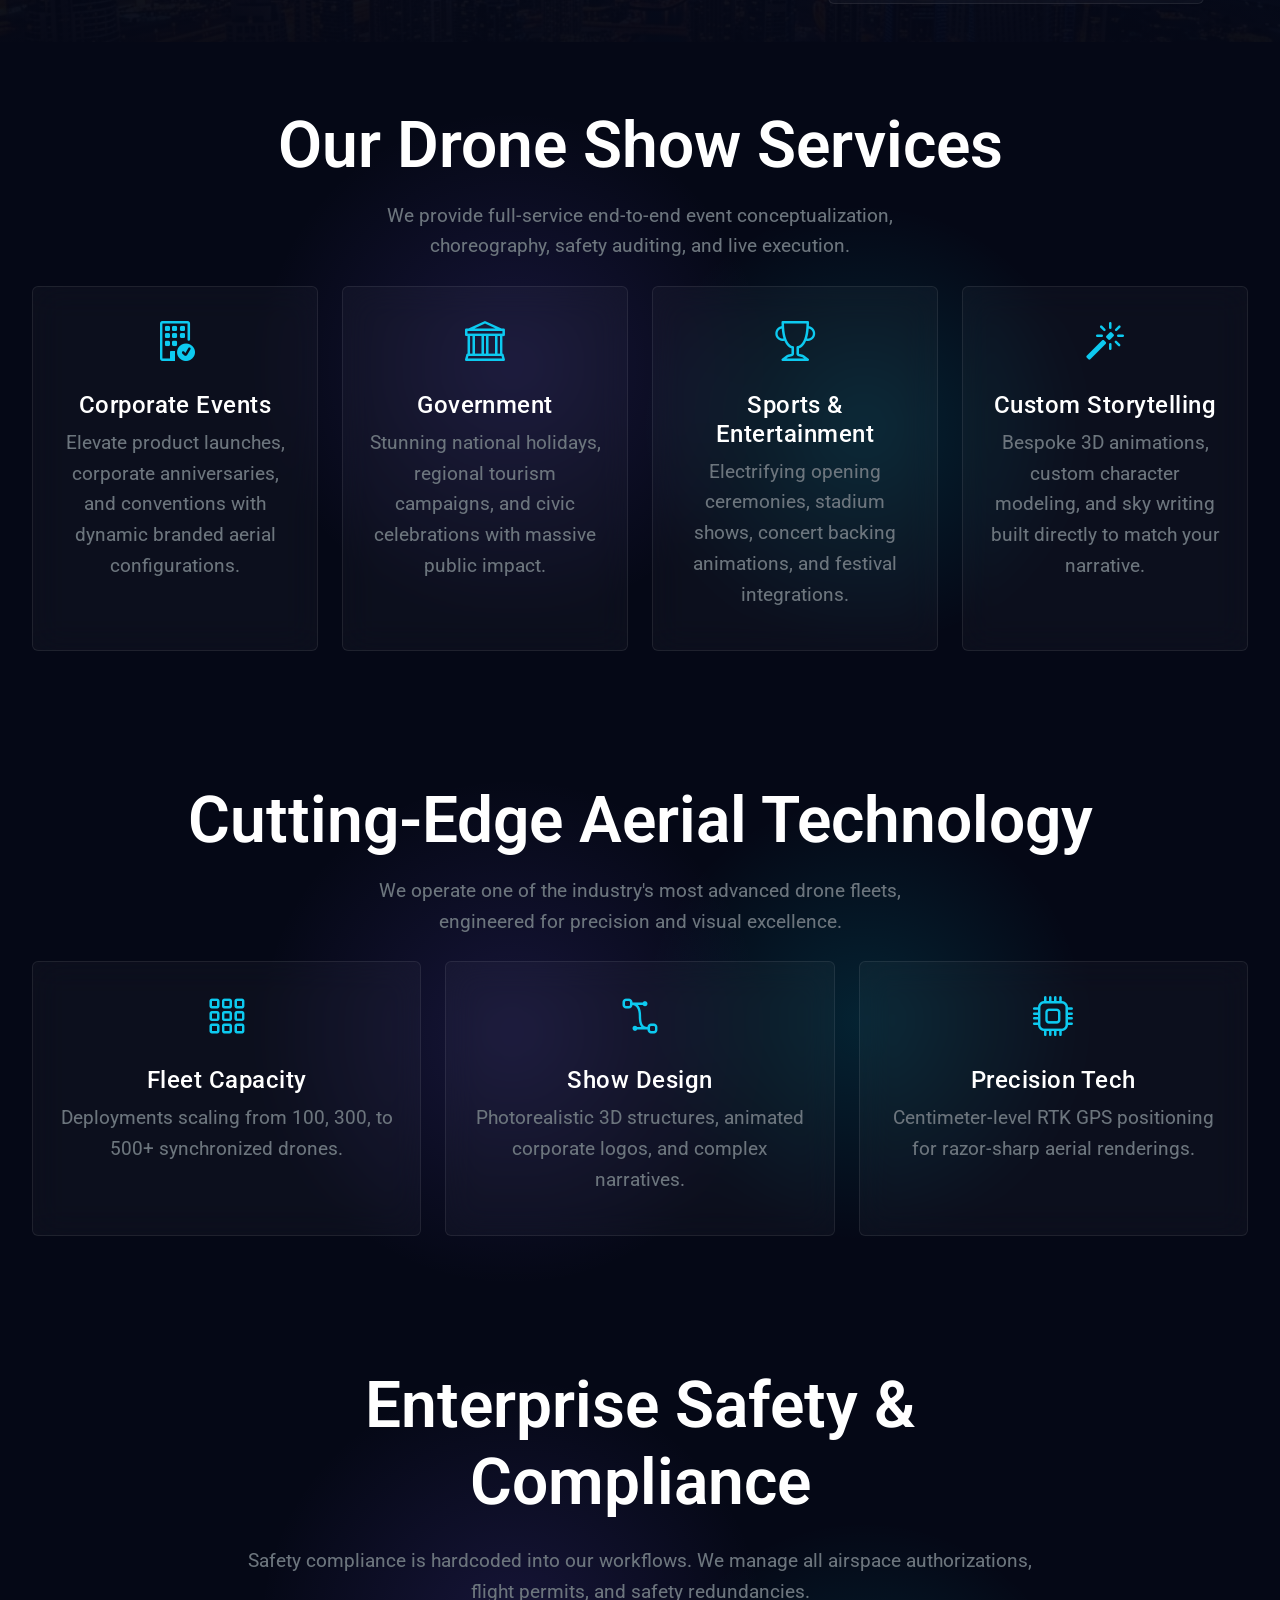
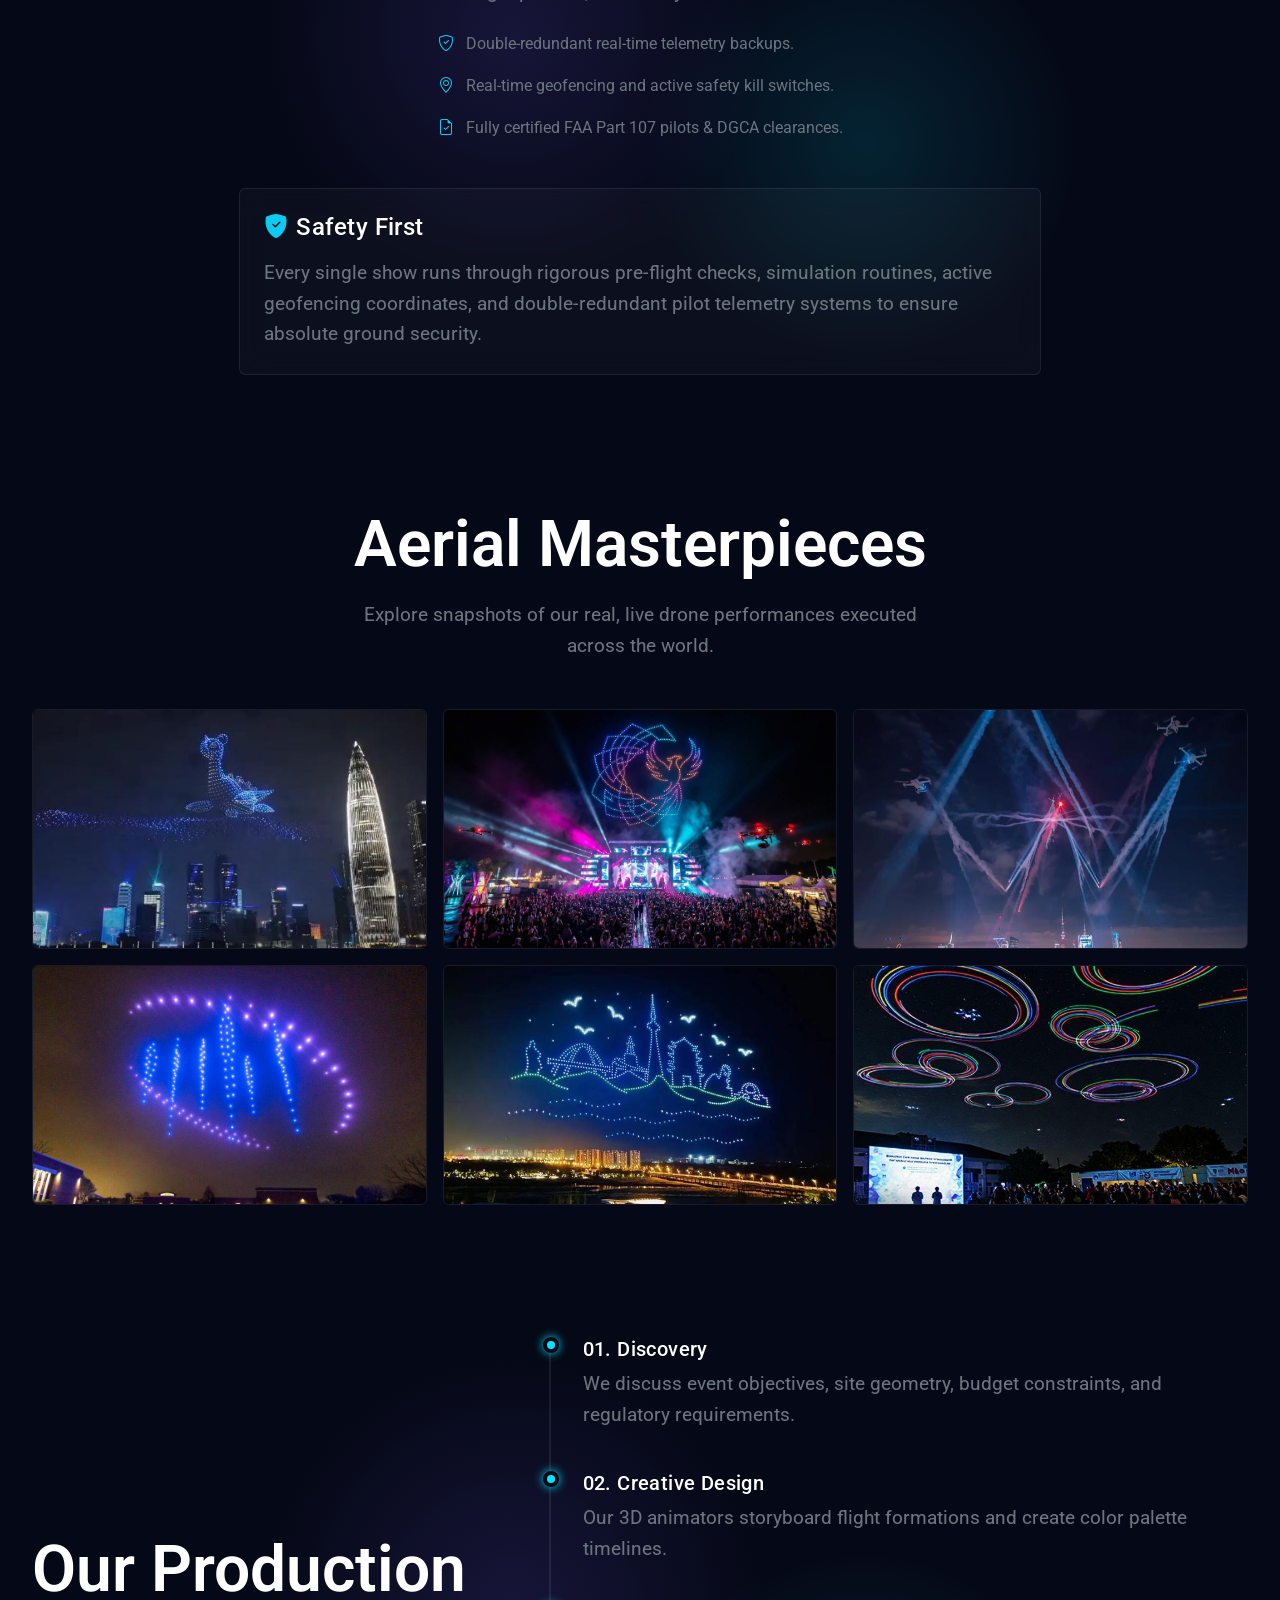
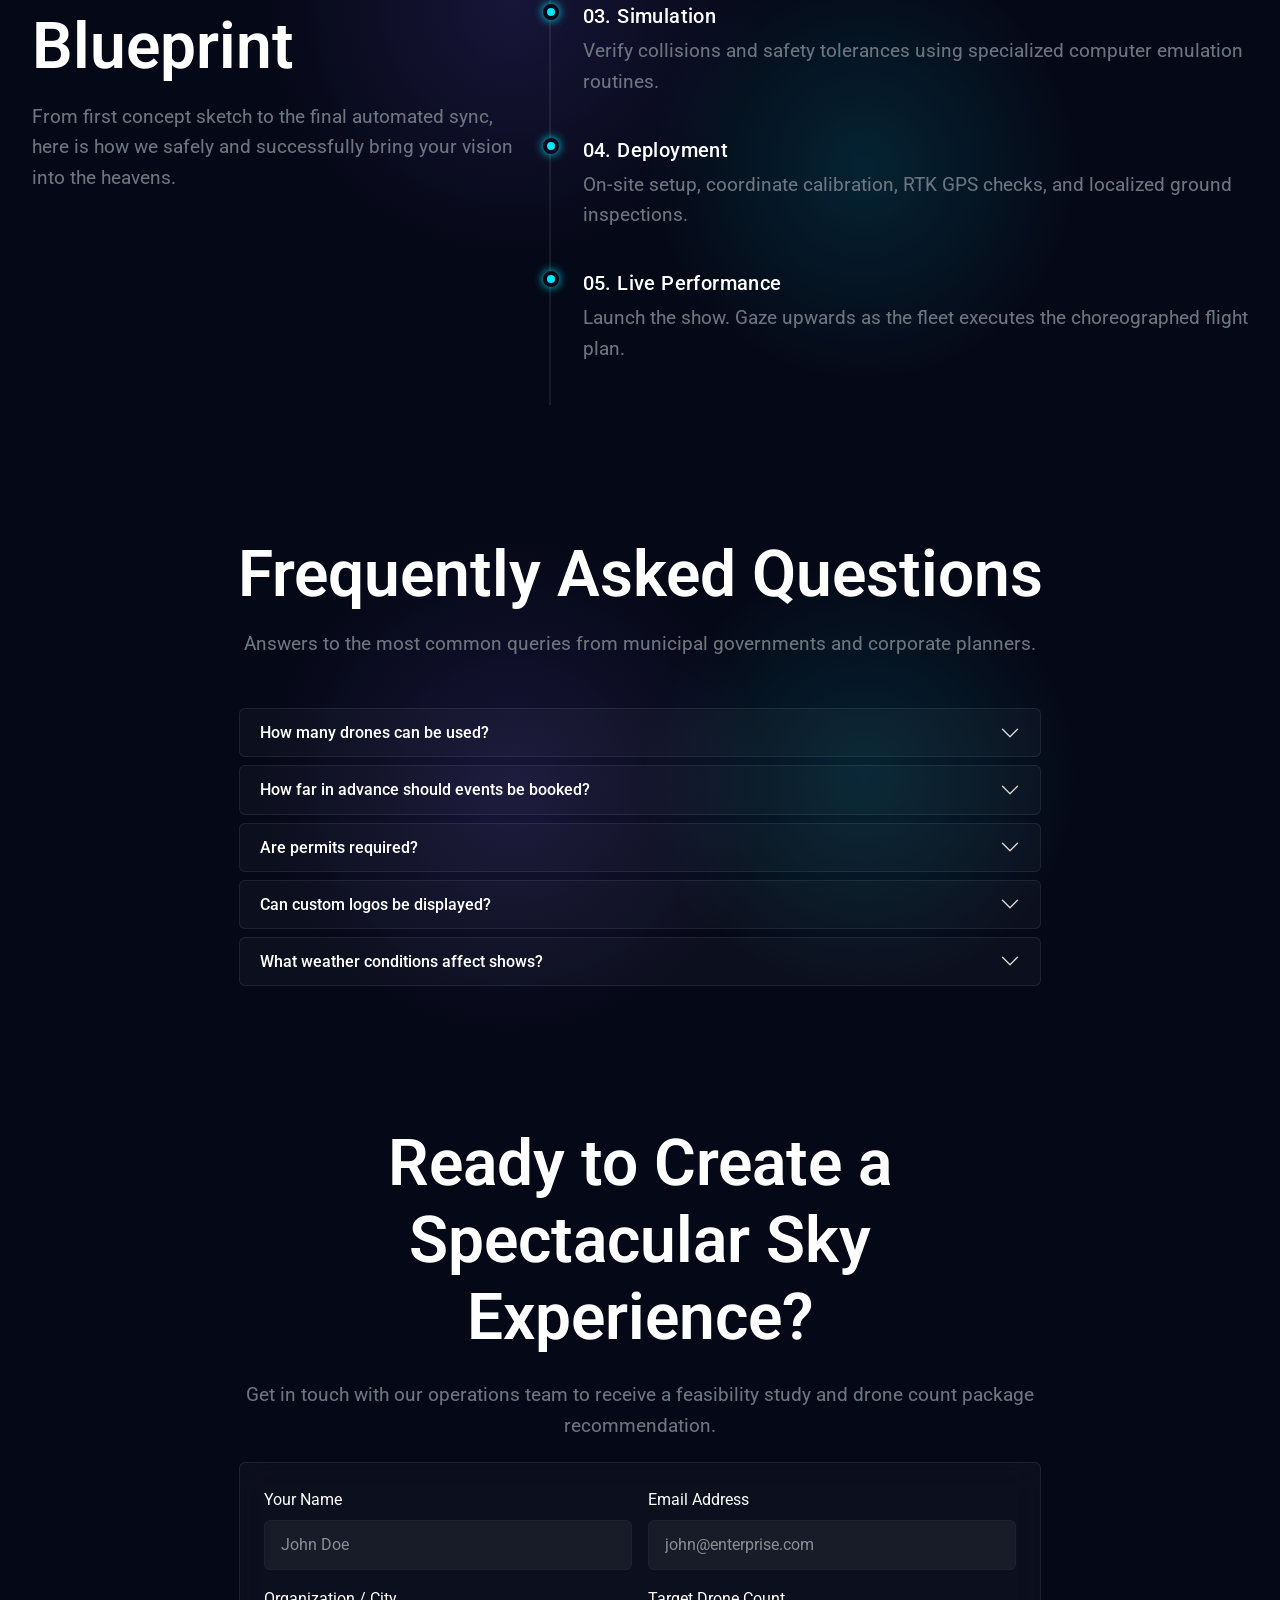
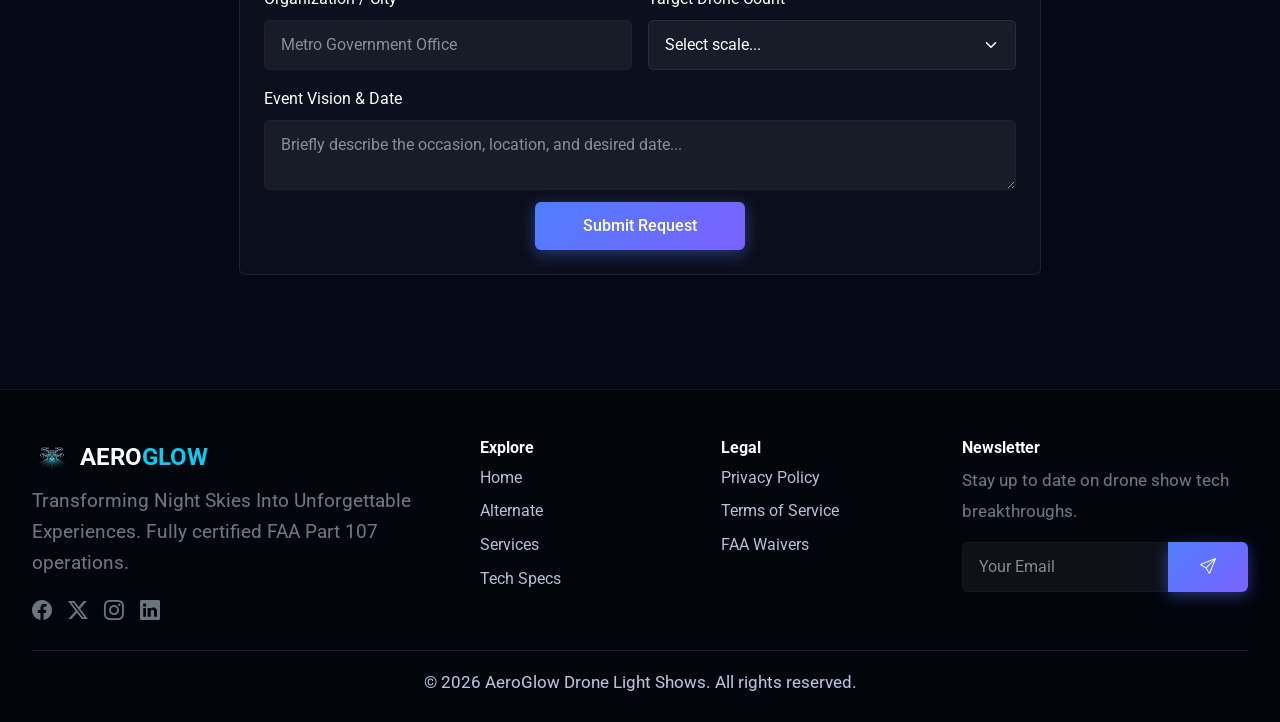
==== commit 40f27fa8: "3concerns" ====
--- a/index.html
+++ b/index.html
@@ -564,61 +564,62 @@
           </div>
         </div>
       </div>
+    </section>
+
+  </main>
+
 
       <!-- Footer embedded inside last snapped section for neatness -->
-      <footer class="py-5 mt-5">
-        <div class="container">
-          <div class="row g-4 justify-content-between text-start">
-            <div class="col-md-4">
-              <span class="fs-4 fw-bold text-white"><img src="assets/images/drone_logo.png" alt="AeroGlow Logo"
-                  class="me-2 footer-logo-img">AERO<span class="text-info">GLOW</span></span>
-              <p class="text-secondary mt-3">Transforming Night Skies Into Unforgettable Experiences. Fully certified
-                FAA Part 107 operations.</p>
-              <div class="d-flex gap-3 fs-5 mt-3 footer-socials">
-                <a href="#" class="text-secondary social-icon"><i class="bi bi-facebook"></i></a>
-                <a href="#" class="text-secondary social-icon"><i class="bi bi-twitter-x"></i></a>
-                <a href="#" class="text-secondary social-icon"><i class="bi bi-instagram"></i></a>
-                <a href="#" class="text-secondary social-icon"><i class="bi bi-linkedin"></i></a>
-              </div>
-            </div>
-            <div class="col-6 col-md-2">
-              <h4 class="h6 text-white fw-bold">Explore</h4>
-              <ul class="list-unstyled text-secondary mt-3 d-flex flex-column gap-2">
-                <li><a href="index.html" class="text-decoration-none">Home</a></li>
-                <li><a href="home-2.html" class="text-decoration-none">Alternate</a></li>
-                <li><a href="#services" class="text-decoration-none">Services</a></li>
-                <li><a href="#capabilities" class="text-decoration-none">Tech Specs</a></li>
-              </ul>
-            </div>
-            <div class="col-6 col-md-2">
-              <h4 class="h6 text-white fw-bold">Legal</h4>
-              <ul class="list-unstyled text-secondary mt-3 d-flex flex-column gap-2">
-                <li><a href="#" class="text-decoration-none">Privacy Policy</a></li>
-                <li><a href="#" class="text-decoration-none">Terms of Service</a></li>
-                <li><a href="#" class="text-decoration-none">FAA Waivers</a></li>
-              </ul>
-            </div>
-            <div class="col-md-3">
-              <h4 class="h6 text-white fw-bold">Newsletter</h4>
-              <p class="text-secondary mt-3"><small>Stay up to date on drone show tech breakthroughs.</small></p>
-              <div class="input-group mt-2">
-                <input type="email" class="form-control form-control-custom" placeholder="Your Email"
-                  aria-label="Your Email">
-                <button class="btn btn-primary-custom" type="button"><i class="bi bi-send"></i></button>
-              </div>
-            </div>
-          </div>
-
-          <hr class="border-secondary mt-5 mb-4">
-
-          <div class="d-flex flex-wrap justify-content-between align-items-center text-secondary">
-            <p class="mb-0"><small>&copy; 2026 AeroGlow Drone Light Shows. All rights reserved.</small></p>
-          </div>
-        </div>
-      </footer>
-    </section>
-
-  </main>
+      <footer class="pt-5 pb-4 mt-5">
+    <div class="container text-start">
+      <div class="row g-4 justify-content-between">
+        <div class="col-md-4">
+          <span class="fs-4 fw-bold text-white"><img src="assets/images/drone_logo.png" alt="AeroGlow Logo"
+              class="me-2 footer-logo-img">AERO<span class="text-info">GLOW</span></span>
+          <p class="text-secondary mt-2">Transforming Night Skies Into Unforgettable Experiences. Fully certified FAA
+            Part 107 operations.</p>
+          <div class="d-flex gap-3 fs-5 mt-2 footer-socials">
+            <a href="#" class="text-secondary social-icon"><i class="bi bi-facebook"></i></a>
+            <a href="#" class="text-secondary social-icon"><i class="bi bi-twitter-x"></i></a>
+            <a href="#" class="text-secondary social-icon"><i class="bi bi-instagram"></i></a>
+            <a href="#" class="text-secondary social-icon"><i class="bi bi-linkedin"></i></a>
+          </div>
+        </div>
+        <div class="col-6 col-md-2">
+          <h4 class="h6 text-white fw-bold">Explore</h4>
+          <ul class="list-unstyled text-secondary mt-2 d-flex flex-column gap-2">
+            <li><a href="index.html" class="text-decoration-none">Home</a></li>
+            <li><a href="home-2.html" class="text-decoration-none">Alternate</a></li>
+            <li><a href="index.html#services" class="text-decoration-none">Services</a></li>
+            <li><a href="index.html#capabilities" class="text-decoration-none">Tech Specs</a></li>
+          </ul>
+        </div>
+        <div class="col-6 col-md-2">
+          <h4 class="h6 text-white fw-bold">Legal</h4>
+          <ul class="list-unstyled text-secondary mt-2 d-flex flex-column gap-2">
+            <li><a href="#" class="text-decoration-none">Privacy Policy</a></li>
+            <li><a href="#" class="text-decoration-none">Terms of Service</a></li>
+            <li><a href="#" class="text-decoration-none">FAA Waivers</a></li>
+          </ul>
+        </div>
+        <div class="col-md-3">
+          <h4 class="h6 text-white fw-bold">Newsletter</h4>
+          <p class="text-secondary mt-2"><small>Stay up to date on drone show tech breakthroughs.</small></p>
+          <div class="input-group mt-2">
+            <input type="email" class="form-control form-control-custom" placeholder="Your Email"
+              aria-label="Your Email">
+            <button class="btn btn-primary-custom" type="button"><i class="bi bi-send"></i></button>
+          </div>
+        </div>
+      </div>
+
+      <hr class="border-secondary mt-4 mb-3">
+
+      <div class="text-center text-secondary">
+        <p class="mb-0"><small>&copy; 2026 AeroGlow Drone Light Shows. All rights reserved.</small></p>
+      </div>
+    </div>
+  </footer>
 
   <!-- Back to Top Button -->
   <button id="backToTopBtn" class="back-to-top" title="Go to top">
--- a/assets/css/style.css
+++ b/assets/css/style.css
@@ -457,7 +457,7 @@
 /* Back to Top Button */
 .back-to-top {
   position: fixed;
-  bottom: 5.5rem;
+  bottom: 1.5rem;
   right: 2rem;
   z-index: 1000;
   opacity: 0;
